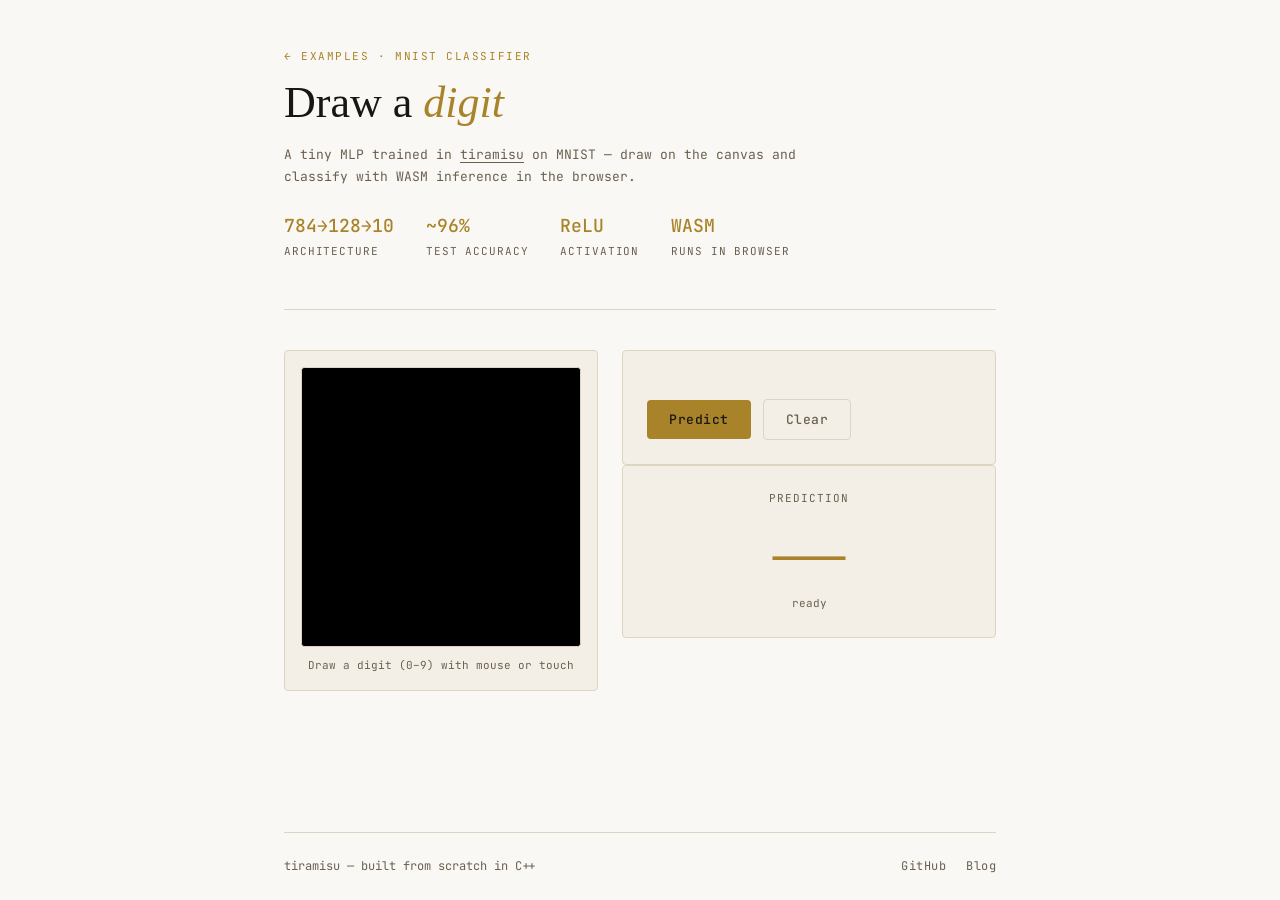
==== web/static/mnist/index.html @ b58d13b3 "website qol fixes" ====
<!DOCTYPE html>
<html lang="en">
<head>
  <meta charset="UTF-8" />
  <meta name="viewport" content="width=device-width, initial-scale=1.0" />
  <title>tiramisu — MNIST</title>
  <link rel="icon" href="../favicon.png" type="image/png" />
  <link rel="preconnect" href="https://fonts.googleapis.com" />
  <link href="https://fonts.googleapis.com/css2?family=IM+Fell+English:ital@0;1&family=JetBrains+Mono:wght@400;500&display=swap" rel="stylesheet" />
  <link rel="stylesheet" href="../style.css" />
</head>
<body>
<div class="page">

  <header>
    <p class="eyebrow"><a class="back-link" href="../">← examples</a> · MNIST classifier</p>
    <h1>Draw a <em>digit</em></h1>
    <p class="subtitle">
      A tiny MLP trained in
      <a href="https://github.com/dnexdev/tiramisu" target="_blank">tiramisu</a>
      on MNIST — draw on the canvas and classify with WASM inference in the browser.
    </p>
    <div class="stats">
      <div class="stat-item">
        <span class="stat-value">784→128→10</span>
        <span class="stat-label">architecture</span>
      </div>
      <div class="stat-item">
        <span class="stat-value">~96%</span>
        <span class="stat-label">test accuracy</span>
      </div>
      <div class="stat-item">
        <span class="stat-value">ReLU</span>
        <span class="stat-label">activation</span>
      </div>
      <div class="stat-item">
        <span class="stat-value">WASM</span>
        <span class="stat-label">runs in browser</span>
      </div>
    </div>
  </header>

  <main>
    <div class="mnist-layout">
      <div class="canvas-wrap">
        <canvas id="draw-canvas" width="280" height="280" aria-label="Draw a digit"></canvas>
        <p class="canvas-hint">Draw a digit (0–9) with mouse or touch</p>
      </div>

      <div class="mnist-side">
        <div class="controls mnist-controls">
          <div class="btn-row">
            <button class="btn-primary" id="predict-btn">Predict</button>
            <button class="btn-ghost" id="clear-canvas-btn">Clear</button>
          </div>
        </div>

        <div class="prediction" id="prediction">
          <span class="prediction-label">Prediction</span>
          <span class="prediction-digit" id="prediction-digit">—</span>
          <span class="prediction-status" id="prediction-status">ready</span>
        </div>
      </div>
    </div>

    <section class="network-viz" id="network-viz" hidden>
      <h2 class="viz-title">How it decides</h2>
      <p class="viz-subtitle">Live activations from the WASM forward pass — not a diagram of weights, but what each layer outputs for your drawing.</p>

      <div class="mlp-flow" aria-hidden="true">
        <div class="mlp-layer mlp-layer-input">
          <span class="mlp-layer-name">Input</span>
          <span class="mlp-layer-dim">28×28</span>
          <span class="mlp-layer-note">flatten → 784</span>
        </div>
        <span class="mlp-arrow">→</span>
        <div class="mlp-layer mlp-layer-active" id="viz-layer-linear1">
          <span class="mlp-layer-name">Linear</span>
          <span class="mlp-layer-dim">784 → 128</span>
        </div>
        <span class="mlp-arrow">→</span>
        <div class="mlp-layer mlp-layer-active" id="viz-layer-relu">
          <span class="mlp-layer-name">ReLU</span>
          <span class="mlp-layer-dim">128</span>
        </div>
        <span class="mlp-arrow">→</span>
        <div class="mlp-layer mlp-layer-active" id="viz-layer-linear2">
          <span class="mlp-layer-name">Linear</span>
          <span class="mlp-layer-dim">128 → 10</span>
        </div>
        <span class="mlp-arrow">→</span>
        <div class="mlp-layer mlp-layer-output">
          <span class="mlp-layer-name">Argmax</span>
          <span class="mlp-layer-dim">digit</span>
        </div>
      </div>

      <div class="viz-panel">
        <div class="viz-panel-header">
          <span>Hidden layer (128 ReLU outputs)</span>
          <span class="viz-panel-hint">brighter = stronger activation</span>
        </div>
        <div class="hidden-strip" id="hidden-strip" aria-label="Hidden layer activations"></div>
      </div>

      <div class="viz-panel">
        <div class="viz-panel-header">
          <span>Output logits (pre-argmax scores)</span>
          <span class="viz-panel-hint">tallest bar wins</span>
        </div>
        <div class="logits-chart" id="logits-chart" aria-label="Output logits per digit"></div>
      </div>
    </section>
  </main>

  <footer>
    <span class="footer-left">tiramisu — built from scratch in C++</span>
    <div class="footer-links">
      <a href="https://github.com/dnexdev/tiramisu" target="_blank">GitHub</a>
      <a href="https://dnex.dev/llms1/" target="_blank">Blog</a>
    </div>
  </footer>

</div>
<script type="module" src="mnist.js"></script>
</body>
</html>
---- web/static/style.css ----
*, *::before, *::after {box-sizing: border-box; margin: 0; padding: 0}

:root {
  --ink: #1a1612;
  --ink-dim: #6b6050;
  --paper: #faf8f4;
  --paper-2: #f3efe6;
  --paper-3: #ddd4c4;
  --gold: #a8832a;
  --gold-dim: #c9a84c;
  --on-gold: #1a1612;
  --radius: 4px;
}

html, body {
  height: 100%;
  background: var(--paper);
  color: var(--ink);
  font-family: 'JetBrains Mono', monospace;
  font-size: 14px;
  line-height: 1.6;
}

.page {
  min-height: 100vh;
  display: grid;
  grid-template-rows: auto 1fr auto;
  max-width: 760px;
  margin: 0 auto;
  padding: 0 24px;
}

header {
  padding: 48px 0 48px;
  border-bottom: 1px solid var(--paper-3);
}

.eyebrow {
  font-size: 11px;
  letter-spacing: 0.14em;
  text-transform: uppercase;
  color: var(--gold);
  margin-bottom: 12px;
}

h1 {
  font-family: 'IM Fell English', serif;
  font-size: clamp(28px, 5vw, 44px);
  line-height: 1.15;
  color: var(--ink);
  font-weight: 400;
  margin-bottom: 16px;
}

h1 em {
  font-style: italic;
  color: var(--gold);
}

.subtitle {
  font-size: 13px;
  color: var(--ink-dim);
  max-width: 520px;
  line-height: 1.7;
}

.subtitle a {
  color: var(--ink-dim);
  text-decoration: underline;
  text-underline-offset: 3px;
}

.subtitle a:hover {color: var(--ink);}

.stats {
  display: flex;
  gap: 32px;
  margin-top: 24px;
  flex-wrap: wrap;
}

.stat-item {
  display: flex;
  flex-direction: column;
  gap: 2px;
}

.stat-value {
  font-size: 18px;
  font-weight: 500;
  color: var(--gold);
}

.stat-label {
  font-size: 11px;
  color: var(--ink-dim);
  letter-spacing: 0.08em;
  text-transform: uppercase;
}

main {padding: 40px 0; }

.controls {
  background: var(--paper-2);
  border: 1px solid var(--paper-3);
  border-radius: var(--radius);
  padding: 24px;
  margin-bottom: 24px;
}

.field {margin-bottom: 20px;}
.field:last-child {margin-bottom: 0;}

label {
  display: block;
  font-size: 11px;
  letter-spacing: 0.1em;
  text-transform: uppercase;
  color: var(--ink-dim);
  margin-bottom: 8px;
}

textarea {
  width: 100%;
  background: var(--paper);
  border: 1px solid var(--paper-3);
  border-radius: var(--radius);
  color: var(--ink);
  font-family: 'JetBrains Mono', monospace;
  font-size: 13px;
  padding: 12px 14px;
  resize: vertical;
  min-height: 80px;
  transition: border-color 0.15s;
  outline: none;
}

textarea:focus {border-color: var(--gold-dim);}

.slider-row {
  display: flex;
  align-items: center;
  gap: 14px;
}

input[type=range] {
  flex: 1;
  appearance: none;
  height: 2px;
  background: var(--paper-3);
  border-radius: 1px;
  outline: none;
}

input[type=range]::-webkit-slider-thumb {
  appearance:none;
  width:14px;
  height:14px;
  border-radius:50%;
  background:var(--gold);
  cursor:pointer;
  transition: transform 0.1s;
}

input[type=range]::-webkit-slider-thumb:hover { transform: scale(1.2); }

.slider-val {
  width: 38px;
  text-align: right;
  color: var(--gold);
  font-size: 13px;
  font-weight: 500;
}

.time-hint {
  margin: 8px 0 0;
  font-size: 11px;
  color: var(--ink-dim);
  letter-spacing: 0.02em;
}

.btn-row {
  display: flex;
  gap: 12px;
  align-items: center;
  margin-top: 24px;
}

button {
  font-family: 'JetBrains Mono', monospace;
  font-size: 13px;
  font-weight: 500;
  letter-spacing: 0.04em;
  cursor: pointer;
  border: none;
  border-radius: var(--radius);
  padding: 11px 22px;
  transition: opacity 0.15s, transform 0.1s;
}

button:active { transform: scale(0.98); }

.btn-primary {
  background: var(--gold);
  color: var(--on-gold);
}

.btn-primary:hover {opacity: 0.9;}
.btn-primary:disabled {opacity: 0.4; cursor: not-allowed; transform:none;}

.btn-ghost {
  background: transparent;
  border: 1px solid var(--paper-3);
  color: var(--ink-dim);
}
 
.btn-ghost:hover { border-color: var(--ink-dim); color: var(--ink); }
 
.output-wrap {
  background: var(--paper-2);
  border: 1px solid var(--paper-3);
  border-radius: var(--radius);
  min-height: 200px;
  position: relative;
  overflow: hidden;
}
 
.output-header {
  display: flex;
  align-items: center;
  justify-content: space-between;
  padding: 12px 16px;
  border-bottom: 1px solid var(--paper-3);
}
 
.output-label {
  font-size: 11px;
  color: var(--ink-dim);
  letter-spacing: 0.1em;
  text-transform: uppercase;
}
 
.output-status {
  font-size: 11px;
  color: var(--ink-dim);
}
 
.output-status.generating { color: var(--gold); }
.output-status.done { color: #6a9a6a; }
.output-status.error { color: #c06060; }
 
#output-text {
  font-family: 'IM Fell English', serif;
  font-size: 16px;
  line-height: 1.9;
  color: var(--ink);
  padding: 24px;
  white-space: pre-wrap;
  min-height: 160px;
}
 
#output-text.empty {
  font-family: 'JetBrains Mono', monospace;
  font-size: 13px;
  color: var(--ink-dim);
  font-style: normal;
}
 
.cursor {
  display: inline-block;
  width: 2px;
  height: 1em;
  background: var(--gold);
  vertical-align: text-bottom;
  animation: blink 1s step-end infinite;
}
 
@keyframes blink {0%, 100% {opacity: 1;} 50% {opacity: 0;}}
 
footer {
  padding: 24px 0;
  border-top: 1px solid var(--paper-3);
  display: flex;
  align-items: center;
  justify-content: space-between;
  flex-wrap: wrap;
  gap: 12px;
}
 
.footer-left {
  font-size: 12px;
  color: var(--ink-dim);
}
 
.footer-links {
  display: flex;
  gap: 20px;
}
 
.footer-links a {
  font-size: 12px;
  color: var(--ink-dim);
  text-decoration: none;
  letter-spacing: 0.04em;
}
 
.footer-links a:hover { color: var(--ink); }
 
.prompts {
  display: flex;
  flex-wrap: wrap;
  gap: 8px;
  margin-top: 10px;
}
 
.prompt-chip {
  font-family: 'JetBrains Mono', monospace;
  font-size: 11px;
  padding: 5px 10px;
  border-radius: 2px;
  background: var(--paper);
  border: 1px solid var(--paper-3);
  color: var(--ink-dim);
  cursor: pointer;
  transition: border-color 0.15s, color 0.15s;
}
 
.prompt-chip:hover {
  border-color: var(--gold-dim);
  color: var(--ink);
}
 
@media (max-width: 480px) {
  .stats { gap: 20px; }
  .btn-row { flex-direction: column; align-items: stretch; }
  .mnist-layout { grid-template-columns: 1fr; }
}

.hub-page main {
  padding: 24px 0 48px;
}

.back-link {
  color: var(--gold);
  text-decoration: none;
}

.back-link:hover {
  text-decoration: underline;
}

.example-grid {
  display: grid;
  gap: 20px;
  grid-template-columns: repeat(auto-fit, minmax(260px, 1fr));
}

.example-card {
  display: flex;
  flex-direction: column;
  gap: 12px;
  padding: 24px;
  border: 1px solid var(--paper-3);
  border-radius: var(--radius);
  background: var(--paper-2);
  color: inherit;
  text-decoration: none;
  transition: border-color 0.15s, transform 0.1s;
}

.example-card:hover {
  border-color: var(--gold-dim);
  transform: translateY(-2px);
}

.example-tag {
  font-size: 10px;
  letter-spacing: 0.12em;
  text-transform: uppercase;
  color: var(--gold);
}

.example-card h2 {
  font-family: 'IM Fell English', serif;
  font-size: 28px;
  font-weight: 400;
  color: var(--ink);
}

.example-card p {
  font-size: 13px;
  color: var(--ink-dim);
  line-height: 1.7;
  flex: 1;
}

.example-link {
  font-size: 12px;
  color: var(--gold);
  letter-spacing: 0.04em;
}

.mnist-layout {
  display: grid;
  grid-template-columns: auto 1fr;
  gap: 24px;
  align-items: start;
}

.canvas-wrap {
  background: var(--paper-2);
  border: 1px solid var(--paper-3);
  border-radius: var(--radius);
  padding: 16px;
}

#draw-canvas {
  display: block;
  width: 280px;
  height: 280px;
  border: 1px solid var(--paper-3);
  border-radius: var(--radius);
  background: #000;
  touch-action: none;
  cursor: crosshair;
}

.canvas-hint {
  margin-top: 10px;
  font-size: 11px;
  color: var(--ink-dim);
  text-align: center;
}

.mnist-controls {
  margin-bottom: 0;
}

.prediction {
  background: var(--paper-2);
  border: 1px solid var(--paper-3);
  border-radius: var(--radius);
  padding: 24px;
  display: flex;
  flex-direction: column;
  align-items: center;
  gap: 8px;
  min-width: 180px;
}

.prediction-label {
  font-size: 11px;
  letter-spacing: 0.1em;
  text-transform: uppercase;
  color: var(--ink-dim);
}

.prediction-digit {
  font-family: 'IM Fell English', serif;
  font-size: 72px;
  line-height: 1;
  color: var(--gold);
}

.prediction-status {
  font-size: 11px;
  color: var(--ink-dim);
}

.prediction-status.generating { color: var(--gold); }
.prediction-status.done { color: #6a9a6a; }
.prediction-status.error { color: #c06060; }

.network-viz {
  margin-top: 32px;
  padding-top: 28px;
  border-top: 1px solid var(--paper-3);
}

.viz-title {
  font-family: 'IM Fell English', serif;
  font-size: 28px;
  font-weight: 400;
  margin-bottom: 8px;
}

.viz-subtitle {
  font-size: 13px;
  color: var(--ink-dim);
  line-height: 1.7;
  margin-bottom: 24px;
  max-width: 620px;
}

.mlp-flow {
  display: flex;
  flex-wrap: wrap;
  align-items: center;
  gap: 8px;
  margin-bottom: 24px;
}

.mlp-layer {
  display: flex;
  flex-direction: column;
  gap: 4px;
  padding: 12px 14px;
  border: 1px solid var(--paper-3);
  border-radius: var(--radius);
  background: var(--paper);
  min-width: 88px;
}

.mlp-layer-active {
  background: var(--paper-2);
  border-color: var(--gold-dim);
}

.mlp-layer-output {
  border-color: var(--gold);
}

.mlp-layer-name {
  font-size: 11px;
  letter-spacing: 0.08em;
  text-transform: uppercase;
  color: var(--gold);
}

.mlp-layer-dim {
  font-size: 13px;
  color: var(--ink);
}

.mlp-layer-note {
  font-size: 10px;
  color: var(--ink-dim);
}

.mlp-arrow {
  color: var(--ink-dim);
  font-size: 16px;
}

.viz-panel {
  background: var(--paper-2);
  border: 1px solid var(--paper-3);
  border-radius: var(--radius);
  padding: 16px;
  margin-bottom: 16px;
}

.viz-panel-header {
  display: flex;
  justify-content: space-between;
  gap: 12px;
  flex-wrap: wrap;
  font-size: 11px;
  letter-spacing: 0.06em;
  text-transform: uppercase;
  color: var(--ink-dim);
  margin-bottom: 12px;
}

.viz-panel-hint {
  text-transform: none;
  letter-spacing: 0;
  font-size: 11px;
}

.hidden-strip {
  display: grid;
  grid-template-columns: repeat(64, 1fr);
  gap: 2px;
}

.hidden-cell {
  aspect-ratio: 1;
  border-radius: 1px;
  background: var(--gold);
  opacity: 0.08;
  transition: opacity 0.2s ease;
}

.logits-chart {
  display: grid;
  grid-template-columns: repeat(10, 1fr);
  gap: 8px;
  align-items: end;
  height: 140px;
}

.logit-col {
  display: flex;
  flex-direction: column;
  align-items: center;
  gap: 8px;
  height: 100%;
}

.logit-col.winner .logit-fill {
  background: var(--gold);
}

.logit-col.winner .logit-label {
  color: var(--gold);
}

.logit-bar {
  flex: 1;
  width: 100%;
  display: flex;
  align-items: flex-end;
  background: var(--paper);
  border: 1px solid var(--paper-3);
  border-radius: 2px 2px 0 0;
  min-height: 100px;
}

.logit-fill {
  width: 100%;
  height: 0%;
  background: var(--gold-dim);
  border-radius: 2px 2px 0 0;
  transition: height 0.25s ease;
}

.logit-label {
  font-size: 12px;
  color: var(--ink-dim);
}

@media (max-width: 480px) {
  .hidden-strip {
    grid-template-columns: repeat(32, 1fr);
  }

  .mlp-flow {
    gap: 6px;
  }

  .mlp-layer {
    min-width: 72px;
    padding: 10px;
  }
}
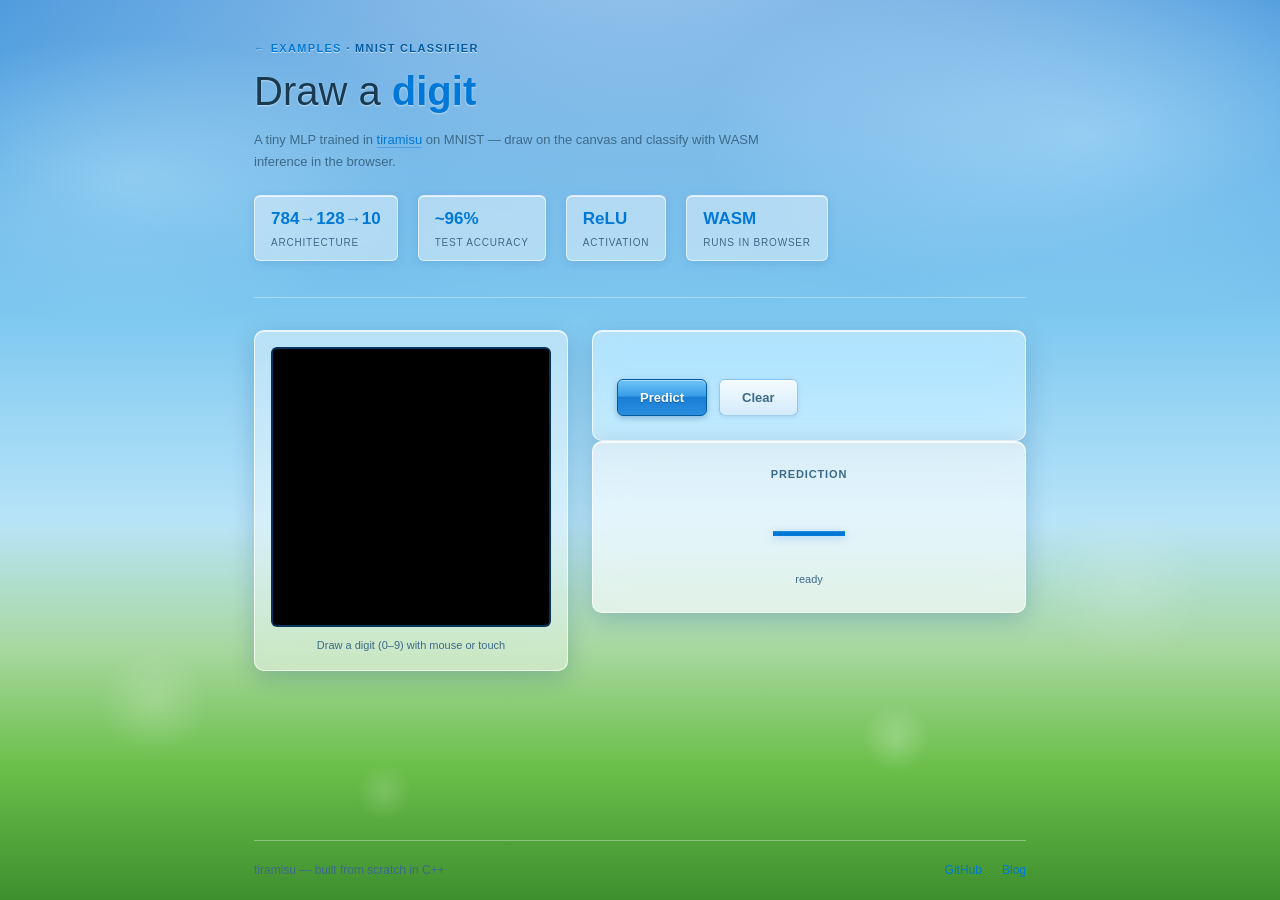
==== commit 92f97c5d: "Restore canonical repo from windows-wheels, keep frutiger aero site theme" ====
--- a/web/static/mnist/index.html
+++ b/web/static/mnist/index.html
@@ -4,9 +4,6 @@
   <meta charset="UTF-8" />
   <meta name="viewport" content="width=device-width, initial-scale=1.0" />
   <title>tiramisu — MNIST</title>
-  <link rel="icon" href="../favicon.png" type="image/png" />
-  <link rel="preconnect" href="https://fonts.googleapis.com" />
-  <link href="https://fonts.googleapis.com/css2?family=IM+Fell+English:ital@0;1&family=JetBrains+Mono:wght@400;500&display=swap" rel="stylesheet" />
   <link rel="stylesheet" href="../style.css" />
 </head>
 <body>
--- a/web/static/style.css
+++ b/web/static/style.css
@@ -1,81 +1,140 @@
-*, *::before, *::after {box-sizing: border-box; margin: 0; padding: 0}
+*, *::before, *::after { box-sizing: border-box; margin: 0; padding: 0; }
 
 :root {
-  --ink: #1a1612;
-  --ink-dim: #6b6050;
-  --paper: #faf8f4;
-  --paper-2: #f3efe6;
-  --paper-3: #ddd4c4;
-  --gold: #a8832a;
-  --gold-dim: #c9a84c;
-  --on-gold: #1a1612;
-  --radius: 4px;
+  --sky-top: #3a8fd9;
+  --sky-mid: #7ec8f0;
+  --sky-low: #b8e4f8;
+  --grass-mid: #6bc04a;
+  --grass-low: #3d8f2e;
+  --aqua: #00a8c6;
+  --aqua-bright: #4dd4e8;
+  --vista-blue: #0078d7;
+  --vista-blue-dark: #005a9e;
+  --glass: rgba(255, 255, 255, 0.42);
+  --glass-strong: rgba(255, 255, 255, 0.62);
+  --glass-border: rgba(255, 255, 255, 0.72);
+  --glass-shadow: rgba(0, 60, 120, 0.22);
+  --text: #1a3a52;
+  --text-dim: #3d6a88;
+  --text-light: #f0f8ff;
+  --accent: #0078d7;
+  --accent-glow: #4db8ff;
+  --success: #2d8f4e;
+  --error: #c43c3c;
+  --radius: 10px;
+  --radius-sm: 6px;
+  --font-ui: 'Segoe UI', Tahoma, Geneva, Verdana, sans-serif;
+  --font-mono: Consolas, 'Courier New', monospace;
 }
 
 html, body {
   height: 100%;
-  background: var(--paper);
-  color: var(--ink);
-  font-family: 'JetBrains Mono', monospace;
+  color: var(--text);
+  font-family: var(--font-ui);
   font-size: 14px;
-  line-height: 1.6;
+  line-height: 1.55;
+}
+
+body {
+  background:
+    radial-gradient(ellipse 120% 80% at 50% -10%, rgba(255, 255, 255, 0.55) 0%, transparent 55%),
+    radial-gradient(ellipse 60% 40% at 85% 15%, rgba(180, 230, 255, 0.5) 0%, transparent 50%),
+    radial-gradient(ellipse 50% 35% at 10% 20%, rgba(200, 240, 255, 0.4) 0%, transparent 45%),
+    linear-gradient(180deg, var(--sky-top) 0%, var(--sky-mid) 35%, var(--sky-low) 58%, #a8d8a0 72%, var(--grass-mid) 85%, var(--grass-low) 100%);
+  background-attachment: fixed;
+  min-height: 100vh;
+}
+
+body::before {
+  content: '';
+  position: fixed;
+  inset: 0;
+  pointer-events: none;
+  background:
+    radial-gradient(circle 80px at 12% 78%, rgba(255, 255, 255, 0.18) 0%, transparent 70%),
+    radial-gradient(circle 120px at 88% 65%, rgba(255, 255, 255, 0.14) 0%, transparent 70%),
+    radial-gradient(circle 50px at 70% 82%, rgba(255, 255, 255, 0.22) 0%, transparent 70%),
+    radial-gradient(circle 40px at 30% 88%, rgba(255, 255, 255, 0.16) 0%, transparent 70%);
+  z-index: 0;
 }
 
 .page {
+  position: relative;
+  z-index: 1;
   min-height: 100vh;
   display: grid;
   grid-template-rows: auto 1fr auto;
-  max-width: 760px;
+  max-width: 820px;
   margin: 0 auto;
   padding: 0 24px;
 }
 
+/* ── glass panel mixin via class ── */
+.glass {
+  background: var(--glass);
+  backdrop-filter: blur(16px) saturate(1.4);
+  -webkit-backdrop-filter: blur(16px) saturate(1.4);
+  border: 1px solid var(--glass-border);
+  border-radius: var(--radius);
+  box-shadow:
+    0 8px 32px var(--glass-shadow),
+    inset 0 1px 0 rgba(255, 255, 255, 0.75),
+    inset 0 -1px 0 rgba(0, 80, 140, 0.06);
+}
+
 header {
-  padding: 48px 0 48px;
-  border-bottom: 1px solid var(--paper-3);
+  padding: 40px 0 36px;
+  border-bottom: 1px solid rgba(255, 255, 255, 0.35);
 }
 
 .eyebrow {
   font-size: 11px;
-  letter-spacing: 0.14em;
+  letter-spacing: 0.12em;
   text-transform: uppercase;
-  color: var(--gold);
-  margin-bottom: 12px;
+  color: var(--vista-blue-dark);
+  margin-bottom: 10px;
+  font-weight: 600;
+  text-shadow: 0 1px 0 rgba(255, 255, 255, 0.6);
 }
 
 h1 {
-  font-family: 'IM Fell English', serif;
-  font-size: clamp(28px, 5vw, 44px);
-  line-height: 1.15;
-  color: var(--ink);
-  font-weight: 400;
-  margin-bottom: 16px;
+  font-family: var(--font-ui);
+  font-size: clamp(26px, 5vw, 40px);
+  line-height: 1.2;
+  color: var(--text);
+  font-weight: 300;
+  margin-bottom: 14px;
+  text-shadow: 0 1px 2px rgba(255, 255, 255, 0.5);
 }
 
 h1 em {
-  font-style: italic;
-  color: var(--gold);
+  font-style: normal;
+  font-weight: 600;
+  color: var(--vista-blue);
 }
 
 .subtitle {
   font-size: 13px;
-  color: var(--ink-dim);
-  max-width: 520px;
+  color: var(--text-dim);
+  max-width: 540px;
   line-height: 1.7;
 }
 
 .subtitle a {
-  color: var(--ink-dim);
-  text-decoration: underline;
-  text-underline-offset: 3px;
-}
-
-.subtitle a:hover {color: var(--ink);}
+  color: var(--vista-blue);
+  text-decoration: none;
+  border-bottom: 1px solid rgba(0, 120, 215, 0.35);
+}
+
+.subtitle a:hover {
+  color: var(--vista-blue-dark);
+  border-bottom-color: var(--vista-blue-dark);
+}
 
 .stats {
   display: flex;
-  gap: 32px;
-  margin-top: 24px;
+  gap: 20px;
+  margin-top: 22px;
   flex-wrap: wrap;
 }
 
@@ -83,59 +142,80 @@
   display: flex;
   flex-direction: column;
   gap: 2px;
+  padding: 10px 16px;
+  background: var(--glass);
+  backdrop-filter: blur(12px);
+  -webkit-backdrop-filter: blur(12px);
+  border: 1px solid rgba(255, 255, 255, 0.55);
+  border-radius: var(--radius-sm);
+  box-shadow:
+    0 2px 8px rgba(0, 60, 120, 0.12),
+    inset 0 1px 0 rgba(255, 255, 255, 0.7);
 }
 
 .stat-value {
-  font-size: 18px;
-  font-weight: 500;
-  color: var(--gold);
+  font-size: 17px;
+  font-weight: 600;
+  color: var(--vista-blue);
 }
 
 .stat-label {
-  font-size: 11px;
-  color: var(--ink-dim);
+  font-size: 10px;
+  color: var(--text-dim);
   letter-spacing: 0.08em;
   text-transform: uppercase;
 }
 
-main {padding: 40px 0; }
+main { padding: 32px 0; }
 
 .controls {
-  background: var(--paper-2);
-  border: 1px solid var(--paper-3);
+  background: var(--glass);
+  backdrop-filter: blur(16px) saturate(1.3);
+  -webkit-backdrop-filter: blur(16px) saturate(1.3);
+  border: 1px solid var(--glass-border);
   border-radius: var(--radius);
   padding: 24px;
-  margin-bottom: 24px;
-}
-
-.field {margin-bottom: 20px;}
-.field:last-child {margin-bottom: 0;}
+  margin-bottom: 20px;
+  box-shadow:
+    0 8px 28px var(--glass-shadow),
+    inset 0 1px 0 rgba(255, 255, 255, 0.75);
+}
+
+.field { margin-bottom: 20px; }
+.field:last-child { margin-bottom: 0; }
 
 label {
   display: block;
   font-size: 11px;
-  letter-spacing: 0.1em;
+  letter-spacing: 0.06em;
   text-transform: uppercase;
-  color: var(--ink-dim);
+  color: var(--text-dim);
   margin-bottom: 8px;
+  font-weight: 600;
 }
 
 textarea {
   width: 100%;
-  background: var(--paper);
-  border: 1px solid var(--paper-3);
-  border-radius: var(--radius);
-  color: var(--ink);
-  font-family: 'JetBrains Mono', monospace;
+  background: rgba(255, 255, 255, 0.55);
+  border: 1px solid rgba(0, 120, 215, 0.25);
+  border-radius: var(--radius-sm);
+  color: var(--text);
+  font-family: var(--font-mono);
   font-size: 13px;
   padding: 12px 14px;
   resize: vertical;
   min-height: 80px;
-  transition: border-color 0.15s;
+  transition: border-color 0.15s, box-shadow 0.15s;
   outline: none;
-}
-
-textarea:focus {border-color: var(--gold-dim);}
+  box-shadow: inset 0 2px 4px rgba(0, 60, 120, 0.08);
+}
+
+textarea:focus {
+  border-color: var(--vista-blue);
+  box-shadow:
+    inset 0 2px 4px rgba(0, 60, 120, 0.08),
+    0 0 0 3px rgba(0, 120, 215, 0.2);
+}
 
 .slider-row {
   display: flex;
@@ -146,37 +226,42 @@
 input[type=range] {
   flex: 1;
   appearance: none;
-  height: 2px;
-  background: var(--paper-3);
-  border-radius: 1px;
+  height: 6px;
+  background: linear-gradient(180deg, #c8dff0 0%, #e8f4fc 100%);
+  border-radius: 3px;
+  border: 1px solid rgba(0, 120, 215, 0.2);
   outline: none;
+  box-shadow: inset 0 1px 2px rgba(0, 60, 120, 0.15);
 }
 
 input[type=range]::-webkit-slider-thumb {
-  appearance:none;
-  width:14px;
-  height:14px;
-  border-radius:50%;
-  background:var(--gold);
-  cursor:pointer;
+  appearance: none;
+  width: 18px;
+  height: 18px;
+  border-radius: 50%;
+  background: linear-gradient(180deg, #ffffff 0%, #d0e8f8 40%, #8ec4e8 100%);
+  border: 1px solid #3c7fb1;
+  cursor: pointer;
+  box-shadow:
+    0 2px 4px rgba(0, 60, 120, 0.25),
+    inset 0 1px 0 rgba(255, 255, 255, 0.9);
   transition: transform 0.1s;
 }
 
-input[type=range]::-webkit-slider-thumb:hover { transform: scale(1.2); }
+input[type=range]::-webkit-slider-thumb:hover { transform: scale(1.15); }
 
 .slider-val {
   width: 38px;
   text-align: right;
-  color: var(--gold);
+  color: var(--vista-blue);
   font-size: 13px;
-  font-weight: 500;
+  font-weight: 600;
 }
 
 .time-hint {
   margin: 8px 0 0;
   font-size: 11px;
-  color: var(--ink-dim);
-  letter-spacing: 0.02em;
+  color: var(--text-dim);
 }
 
 .btn-row {
@@ -187,162 +272,196 @@
 }
 
 button {
-  font-family: 'JetBrains Mono', monospace;
+  font-family: var(--font-ui);
   font-size: 13px;
-  font-weight: 500;
-  letter-spacing: 0.04em;
+  font-weight: 600;
   cursor: pointer;
-  border: none;
-  border-radius: var(--radius);
-  padding: 11px 22px;
-  transition: opacity 0.15s, transform 0.1s;
-}
-
-button:active { transform: scale(0.98); }
+  border-radius: var(--radius-sm);
+  padding: 10px 22px;
+  transition: filter 0.15s, transform 0.1s, box-shadow 0.15s;
+}
+
+button:active { transform: scale(0.97); }
 
 .btn-primary {
-  background: var(--gold);
-  color: var(--on-gold);
-}
-
-.btn-primary:hover {opacity: 0.9;}
-.btn-primary:disabled {opacity: 0.4; cursor: not-allowed; transform:none;}
+  background: linear-gradient(180deg, #6ec4f5 0%, #3a9de8 45%, #1a7fd4 50%, #2a8ee0 100%);
+  color: #fff;
+  border: 1px solid #005a9e;
+  text-shadow: 0 1px 1px rgba(0, 40, 80, 0.4);
+  box-shadow:
+    0 2px 6px rgba(0, 60, 120, 0.3),
+    inset 0 1px 0 rgba(255, 255, 255, 0.45);
+}
+
+.btn-primary:hover {
+  filter: brightness(1.08);
+  box-shadow:
+    0 4px 12px rgba(0, 60, 120, 0.35),
+    inset 0 1px 0 rgba(255, 255, 255, 0.5);
+}
+
+.btn-primary:disabled {
+  opacity: 0.45;
+  cursor: not-allowed;
+  transform: none;
+  filter: grayscale(0.3);
+}
 
 .btn-ghost {
-  background: transparent;
-  border: 1px solid var(--paper-3);
-  color: var(--ink-dim);
-}
- 
-.btn-ghost:hover { border-color: var(--ink-dim); color: var(--ink); }
- 
+  background: linear-gradient(180deg, rgba(255,255,255,0.85) 0%, rgba(220,235,250,0.75) 100%);
+  border: 1px solid rgba(0, 120, 215, 0.35);
+  color: var(--text-dim);
+  box-shadow:
+    0 1px 4px rgba(0, 60, 120, 0.12),
+    inset 0 1px 0 rgba(255, 255, 255, 0.8);
+}
+
+.btn-ghost:hover {
+  border-color: var(--vista-blue);
+  color: var(--vista-blue);
+  filter: brightness(1.05);
+}
+
 .output-wrap {
-  background: var(--paper-2);
-  border: 1px solid var(--paper-3);
+  background: var(--glass-strong);
+  backdrop-filter: blur(16px) saturate(1.3);
+  -webkit-backdrop-filter: blur(16px) saturate(1.3);
+  border: 1px solid var(--glass-border);
   border-radius: var(--radius);
   min-height: 200px;
   position: relative;
   overflow: hidden;
-}
- 
+  box-shadow:
+    0 8px 28px var(--glass-shadow),
+    inset 0 1px 0 rgba(255, 255, 255, 0.8);
+}
+
 .output-header {
   display: flex;
   align-items: center;
   justify-content: space-between;
-  padding: 12px 16px;
-  border-bottom: 1px solid var(--paper-3);
-}
- 
+  padding: 10px 16px;
+  background: linear-gradient(180deg, rgba(255,255,255,0.5) 0%, rgba(200,225,245,0.35) 100%);
+  border-bottom: 1px solid rgba(255, 255, 255, 0.5);
+}
+
 .output-label {
   font-size: 11px;
-  color: var(--ink-dim);
-  letter-spacing: 0.1em;
+  color: var(--text-dim);
+  letter-spacing: 0.08em;
   text-transform: uppercase;
-}
- 
+  font-weight: 600;
+}
+
 .output-status {
   font-size: 11px;
-  color: var(--ink-dim);
-}
- 
-.output-status.generating { color: var(--gold); }
-.output-status.done { color: #6a9a6a; }
-.output-status.error { color: #c06060; }
- 
+  color: var(--text-dim);
+}
+
+.output-status.generating { color: var(--vista-blue); }
+.output-status.done { color: var(--success); }
+.output-status.error { color: var(--error); }
+
 #output-text {
-  font-family: 'IM Fell English', serif;
-  font-size: 16px;
-  line-height: 1.9;
-  color: var(--ink);
+  font-family: var(--font-ui);
+  font-size: 15px;
+  line-height: 1.85;
+  color: var(--text);
   padding: 24px;
   white-space: pre-wrap;
   min-height: 160px;
 }
- 
+
 #output-text.empty {
-  font-family: 'JetBrains Mono', monospace;
+  font-family: var(--font-mono);
   font-size: 13px;
-  color: var(--ink-dim);
-  font-style: normal;
-}
- 
+  color: var(--text-dim);
+  font-style: italic;
+}
+
 .cursor {
   display: inline-block;
   width: 2px;
   height: 1em;
-  background: var(--gold);
+  background: var(--vista-blue);
   vertical-align: text-bottom;
   animation: blink 1s step-end infinite;
 }
- 
-@keyframes blink {0%, 100% {opacity: 1;} 50% {opacity: 0;}}
- 
+
+@keyframes blink { 0%, 100% { opacity: 1; } 50% { opacity: 0; } }
+
 footer {
-  padding: 24px 0;
-  border-top: 1px solid var(--paper-3);
+  padding: 20px 0;
+  border-top: 1px solid rgba(255, 255, 255, 0.35);
   display: flex;
   align-items: center;
   justify-content: space-between;
   flex-wrap: wrap;
   gap: 12px;
 }
- 
+
 .footer-left {
   font-size: 12px;
-  color: var(--ink-dim);
-}
- 
+  color: var(--text-dim);
+}
+
 .footer-links {
   display: flex;
   gap: 20px;
 }
- 
+
 .footer-links a {
   font-size: 12px;
-  color: var(--ink-dim);
+  color: var(--vista-blue);
   text-decoration: none;
-  letter-spacing: 0.04em;
-}
- 
-.footer-links a:hover { color: var(--ink); }
- 
+}
+
+.footer-links a:hover {
+  color: var(--vista-blue-dark);
+  text-decoration: underline;
+}
+
 .prompts {
   display: flex;
   flex-wrap: wrap;
   gap: 8px;
   margin-top: 10px;
 }
- 
+
 .prompt-chip {
-  font-family: 'JetBrains Mono', monospace;
-  font-size: 11px;
-  padding: 5px 10px;
-  border-radius: 2px;
-  background: var(--paper);
-  border: 1px solid var(--paper-3);
-  color: var(--ink-dim);
+  font-family: var(--font-ui);
+  font-size: 11px;
+  padding: 5px 12px;
+  border-radius: 12px;
+  background: linear-gradient(180deg, rgba(255,255,255,0.7) 0%, rgba(210,230,250,0.6) 100%);
+  border: 1px solid rgba(0, 120, 215, 0.25);
+  color: var(--text-dim);
   cursor: pointer;
-  transition: border-color 0.15s, color 0.15s;
-}
- 
+  transition: border-color 0.15s, color 0.15s, box-shadow 0.15s;
+  box-shadow: 0 1px 3px rgba(0, 60, 120, 0.1);
+}
+
 .prompt-chip:hover {
-  border-color: var(--gold-dim);
-  color: var(--ink);
-}
- 
+  border-color: var(--vista-blue);
+  color: var(--vista-blue);
+  box-shadow: 0 2px 6px rgba(0, 60, 120, 0.15);
+}
+
 @media (max-width: 480px) {
-  .stats { gap: 20px; }
+  .stats { gap: 12px; }
   .btn-row { flex-direction: column; align-items: stretch; }
   .mnist-layout { grid-template-columns: 1fr; }
 }
 
+/* ── hub page ── */
 .hub-page main {
   padding: 24px 0 48px;
 }
 
 .back-link {
-  color: var(--gold);
+  color: var(--vista-blue);
   text-decoration: none;
+  font-weight: 600;
 }
 
 .back-link:hover {
@@ -360,46 +479,56 @@
   flex-direction: column;
   gap: 12px;
   padding: 24px;
-  border: 1px solid var(--paper-3);
+  background: var(--glass);
+  backdrop-filter: blur(16px) saturate(1.3);
+  -webkit-backdrop-filter: blur(16px) saturate(1.3);
+  border: 1px solid var(--glass-border);
   border-radius: var(--radius);
-  background: var(--paper-2);
   color: inherit;
   text-decoration: none;
-  transition: border-color 0.15s, transform 0.1s;
+  transition: transform 0.15s, box-shadow 0.15s;
+  box-shadow:
+    0 6px 24px var(--glass-shadow),
+    inset 0 1px 0 rgba(255, 255, 255, 0.75);
 }
 
 .example-card:hover {
-  border-color: var(--gold-dim);
-  transform: translateY(-2px);
+  transform: translateY(-3px);
+  box-shadow:
+    0 12px 36px rgba(0, 60, 120, 0.28),
+    inset 0 1px 0 rgba(255, 255, 255, 0.85);
 }
 
 .example-tag {
   font-size: 10px;
   letter-spacing: 0.12em;
   text-transform: uppercase;
-  color: var(--gold);
+  color: var(--aqua);
+  font-weight: 700;
 }
 
 .example-card h2 {
-  font-family: 'IM Fell English', serif;
-  font-size: 28px;
-  font-weight: 400;
-  color: var(--ink);
+  font-family: var(--font-ui);
+  font-size: 24px;
+  font-weight: 300;
+  color: var(--text);
 }
 
 .example-card p {
   font-size: 13px;
-  color: var(--ink-dim);
+  color: var(--text-dim);
   line-height: 1.7;
   flex: 1;
 }
 
 .example-link {
   font-size: 12px;
-  color: var(--gold);
-  letter-spacing: 0.04em;
-}
-
+  color: var(--vista-blue);
+  font-weight: 600;
+  letter-spacing: 0.02em;
+}
+
+/* ── MNIST page ── */
 .mnist-layout {
   display: grid;
   grid-template-columns: auto 1fr;
@@ -408,27 +537,33 @@
 }
 
 .canvas-wrap {
-  background: var(--paper-2);
-  border: 1px solid var(--paper-3);
+  background: var(--glass);
+  backdrop-filter: blur(16px);
+  -webkit-backdrop-filter: blur(16px);
+  border: 1px solid var(--glass-border);
   border-radius: var(--radius);
   padding: 16px;
+  box-shadow:
+    0 6px 24px var(--glass-shadow),
+    inset 0 1px 0 rgba(255, 255, 255, 0.7);
 }
 
 #draw-canvas {
   display: block;
   width: 280px;
   height: 280px;
-  border: 1px solid var(--paper-3);
-  border-radius: var(--radius);
-  background: #000;
+  border: 2px solid rgba(0, 120, 215, 0.3);
+  border-radius: var(--radius-sm);
+  background: #0a1628;
   touch-action: none;
   cursor: crosshair;
+  box-shadow: inset 0 2px 8px rgba(0, 0, 0, 0.4);
 }
 
 .canvas-hint {
   margin-top: 10px;
   font-size: 11px;
-  color: var(--ink-dim);
+  color: var(--text-dim);
   text-align: center;
 }
 
@@ -437,8 +572,10 @@
 }
 
 .prediction {
-  background: var(--paper-2);
-  border: 1px solid var(--paper-3);
+  background: var(--glass-strong);
+  backdrop-filter: blur(16px);
+  -webkit-backdrop-filter: blur(16px);
+  border: 1px solid var(--glass-border);
   border-radius: var(--radius);
   padding: 24px;
   display: flex;
@@ -446,47 +583,54 @@
   align-items: center;
   gap: 8px;
   min-width: 180px;
+  box-shadow:
+    0 6px 24px var(--glass-shadow),
+    inset 0 1px 0 rgba(255, 255, 255, 0.8);
 }
 
 .prediction-label {
   font-size: 11px;
-  letter-spacing: 0.1em;
+  letter-spacing: 0.08em;
   text-transform: uppercase;
-  color: var(--ink-dim);
+  color: var(--text-dim);
+  font-weight: 600;
 }
 
 .prediction-digit {
-  font-family: 'IM Fell English', serif;
+  font-family: var(--font-ui);
   font-size: 72px;
   line-height: 1;
-  color: var(--gold);
+  font-weight: 200;
+  color: var(--vista-blue);
+  text-shadow: 0 2px 8px rgba(0, 120, 215, 0.3);
 }
 
 .prediction-status {
   font-size: 11px;
-  color: var(--ink-dim);
-}
-
-.prediction-status.generating { color: var(--gold); }
-.prediction-status.done { color: #6a9a6a; }
-.prediction-status.error { color: #c06060; }
+  color: var(--text-dim);
+}
+
+.prediction-status.generating { color: var(--vista-blue); }
+.prediction-status.done { color: var(--success); }
+.prediction-status.error { color: var(--error); }
 
 .network-viz {
   margin-top: 32px;
   padding-top: 28px;
-  border-top: 1px solid var(--paper-3);
+  border-top: 1px solid rgba(255, 255, 255, 0.35);
 }
 
 .viz-title {
-  font-family: 'IM Fell English', serif;
-  font-size: 28px;
-  font-weight: 400;
+  font-family: var(--font-ui);
+  font-size: 26px;
+  font-weight: 300;
   margin-bottom: 8px;
+  color: var(--text);
 }
 
 .viz-subtitle {
   font-size: 13px;
-  color: var(--ink-dim);
+  color: var(--text-dim);
   line-height: 1.7;
   margin-bottom: 24px;
   max-width: 620px;
@@ -505,49 +649,59 @@
   flex-direction: column;
   gap: 4px;
   padding: 12px 14px;
-  border: 1px solid var(--paper-3);
-  border-radius: var(--radius);
-  background: var(--paper);
+  border: 1px solid rgba(0, 120, 215, 0.25);
+  border-radius: var(--radius-sm);
+  background: rgba(255, 255, 255, 0.45);
   min-width: 88px;
+  box-shadow:
+    0 2px 6px rgba(0, 60, 120, 0.1),
+    inset 0 1px 0 rgba(255, 255, 255, 0.7);
 }
 
 .mlp-layer-active {
-  background: var(--paper-2);
-  border-color: var(--gold-dim);
+  background: rgba(255, 255, 255, 0.6);
+  border-color: rgba(0, 120, 215, 0.45);
 }
 
 .mlp-layer-output {
-  border-color: var(--gold);
+  border-color: var(--vista-blue);
+  background: rgba(200, 230, 255, 0.5);
 }
 
 .mlp-layer-name {
   font-size: 11px;
-  letter-spacing: 0.08em;
+  letter-spacing: 0.06em;
   text-transform: uppercase;
-  color: var(--gold);
+  color: var(--vista-blue);
+  font-weight: 600;
 }
 
 .mlp-layer-dim {
   font-size: 13px;
-  color: var(--ink);
+  color: var(--text);
 }
 
 .mlp-layer-note {
   font-size: 10px;
-  color: var(--ink-dim);
+  color: var(--text-dim);
 }
 
 .mlp-arrow {
-  color: var(--ink-dim);
+  color: var(--aqua);
   font-size: 16px;
 }
 
 .viz-panel {
-  background: var(--paper-2);
-  border: 1px solid var(--paper-3);
+  background: var(--glass);
+  backdrop-filter: blur(12px);
+  -webkit-backdrop-filter: blur(12px);
+  border: 1px solid var(--glass-border);
   border-radius: var(--radius);
   padding: 16px;
   margin-bottom: 16px;
+  box-shadow:
+    0 4px 16px var(--glass-shadow),
+    inset 0 1px 0 rgba(255, 255, 255, 0.65);
 }
 
 .viz-panel-header {
@@ -558,14 +712,16 @@
   font-size: 11px;
   letter-spacing: 0.06em;
   text-transform: uppercase;
-  color: var(--ink-dim);
+  color: var(--text-dim);
   margin-bottom: 12px;
+  font-weight: 600;
 }
 
 .viz-panel-hint {
   text-transform: none;
   letter-spacing: 0;
   font-size: 11px;
+  font-weight: 400;
 }
 
 .hidden-strip {
@@ -576,8 +732,8 @@
 
 .hidden-cell {
   aspect-ratio: 1;
-  border-radius: 1px;
-  background: var(--gold);
+  border-radius: 2px;
+  background: var(--vista-blue);
   opacity: 0.08;
   transition: opacity 0.2s ease;
 }
@@ -599,11 +755,12 @@
 }
 
 .logit-col.winner .logit-fill {
-  background: var(--gold);
+  background: linear-gradient(180deg, #6ec4f5 0%, #1a7fd4 100%);
 }
 
 .logit-col.winner .logit-label {
-  color: var(--gold);
+  color: var(--vista-blue);
+  font-weight: 700;
 }
 
 .logit-bar {
@@ -611,23 +768,24 @@
   width: 100%;
   display: flex;
   align-items: flex-end;
-  background: var(--paper);
-  border: 1px solid var(--paper-3);
-  border-radius: 2px 2px 0 0;
+  background: rgba(255, 255, 255, 0.4);
+  border: 1px solid rgba(0, 120, 215, 0.2);
+  border-radius: 4px 4px 0 0;
   min-height: 100px;
+  box-shadow: inset 0 2px 4px rgba(0, 60, 120, 0.08);
 }
 
 .logit-fill {
   width: 100%;
   height: 0%;
-  background: var(--gold-dim);
-  border-radius: 2px 2px 0 0;
+  background: linear-gradient(180deg, #a8d4f0 0%, #5aa8e0 100%);
+  border-radius: 3px 3px 0 0;
   transition: height 0.25s ease;
 }
 
 .logit-label {
   font-size: 12px;
-  color: var(--ink-dim);
+  color: var(--text-dim);
 }
 
 @media (max-width: 480px) {
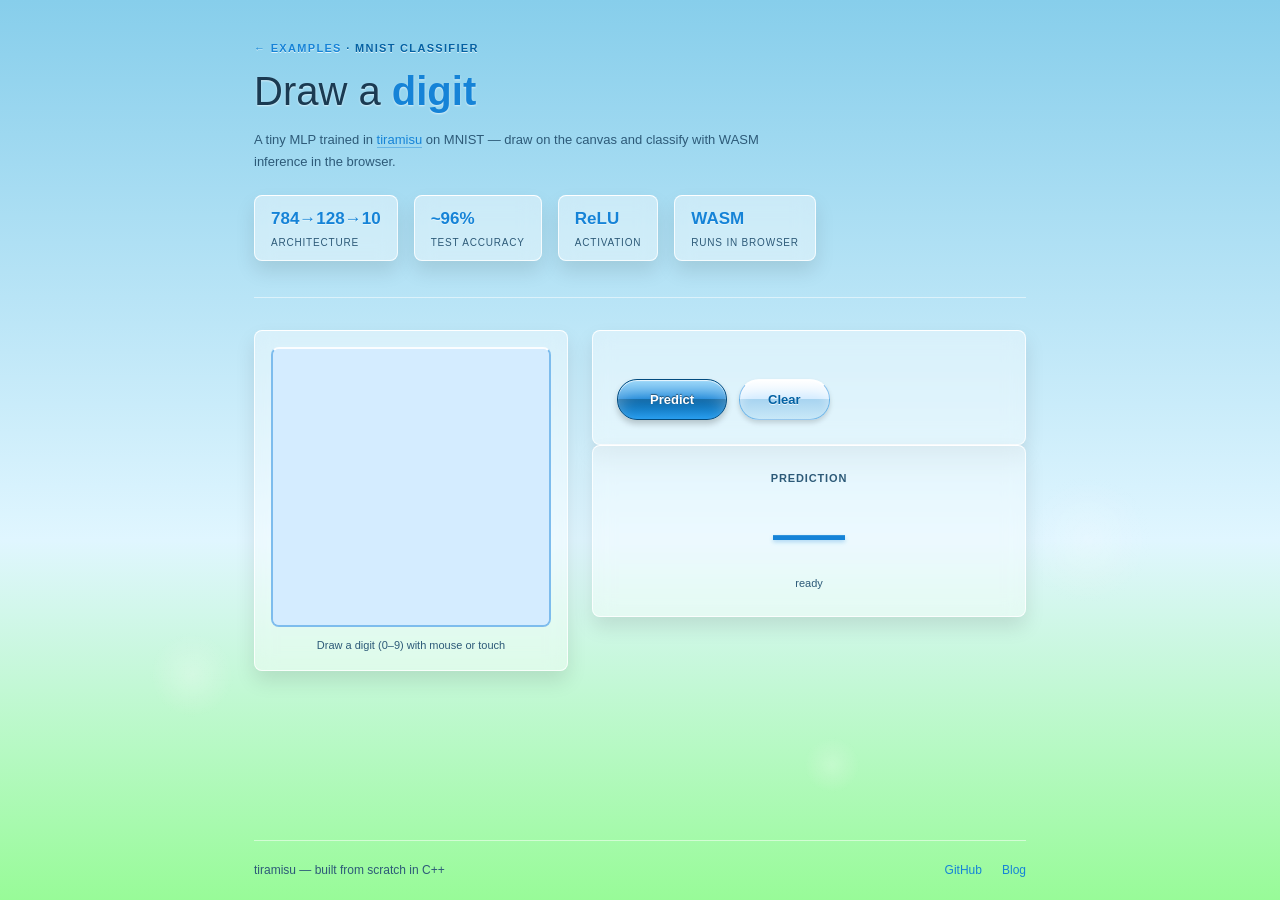
==== commit e94a62f4: "Migrate site theme to Frutiger Aero per web/aero.md" ====
--- a/web/static/mnist/index.html
+++ b/web/static/mnist/index.html
@@ -18,19 +18,19 @@
       on MNIST — draw on the canvas and classify with WASM inference in the browser.
     </p>
     <div class="stats">
-      <div class="stat-item">
+      <div class="stat-item aero-panel">
         <span class="stat-value">784→128→10</span>
         <span class="stat-label">architecture</span>
       </div>
-      <div class="stat-item">
+      <div class="stat-item aero-panel">
         <span class="stat-value">~96%</span>
         <span class="stat-label">test accuracy</span>
       </div>
-      <div class="stat-item">
+      <div class="stat-item aero-panel">
         <span class="stat-value">ReLU</span>
         <span class="stat-label">activation</span>
       </div>
-      <div class="stat-item">
+      <div class="stat-item aero-panel">
         <span class="stat-value">WASM</span>
         <span class="stat-label">runs in browser</span>
       </div>
@@ -39,20 +39,20 @@
 
   <main>
     <div class="mnist-layout">
-      <div class="canvas-wrap">
+      <div class="canvas-wrap aero-panel">
         <canvas id="draw-canvas" width="280" height="280" aria-label="Draw a digit"></canvas>
         <p class="canvas-hint">Draw a digit (0–9) with mouse or touch</p>
       </div>
 
       <div class="mnist-side">
-        <div class="controls mnist-controls">
+        <div class="controls mnist-controls aero-panel">
           <div class="btn-row">
-            <button class="btn-primary" id="predict-btn">Predict</button>
+            <button class="btn-primary aero-btn" id="predict-btn">Predict</button>
             <button class="btn-ghost" id="clear-canvas-btn">Clear</button>
           </div>
         </div>
 
-        <div class="prediction" id="prediction">
+        <div class="prediction aero-panel" id="prediction">
           <span class="prediction-label">Prediction</span>
           <span class="prediction-digit" id="prediction-digit">—</span>
           <span class="prediction-status" id="prediction-status">ready</span>
@@ -92,7 +92,7 @@
         </div>
       </div>
 
-      <div class="viz-panel">
+      <div class="viz-panel aero-panel">
         <div class="viz-panel-header">
           <span>Hidden layer (128 ReLU outputs)</span>
           <span class="viz-panel-hint">brighter = stronger activation</span>
@@ -100,7 +100,7 @@
         <div class="hidden-strip" id="hidden-strip" aria-label="Hidden layer activations"></div>
       </div>
 
-      <div class="viz-panel">
+      <div class="viz-panel aero-panel">
         <div class="viz-panel-header">
           <span>Output logits (pre-argmax scores)</span>
           <span class="viz-panel-hint">tallest bar wins</span>
--- a/web/static/style.css
+++ b/web/static/style.css
@@ -1,28 +1,25 @@
 *, *::before, *::after { box-sizing: border-box; margin: 0; padding: 0; }
 
 :root {
-  --sky-top: #3a8fd9;
-  --sky-mid: #7ec8f0;
-  --sky-low: #b8e4f8;
-  --grass-mid: #6bc04a;
-  --grass-low: #3d8f2e;
+  --sky: #87CEEB;
+  --sky-light: #E0F6FF;
+  --grass: #98FB98;
+  --gel-top: #73c8f8;
+  --gel-mid-top: #1583d7;
+  --gel-mid-bottom: #0361a3;
+  --gel-bottom: #299eef;
+  --gel-border: #024b7f;
+  --panel-bg: rgba(255, 255, 255, 0.4);
+  --panel-border: rgba(255, 255, 255, 0.8);
+  --text: #1a3a52;
+  --text-dim: #2d5a78;
+  --accent: #1583d7;
+  --accent-dark: #0361a3;
   --aqua: #00a8c6;
-  --aqua-bright: #4dd4e8;
-  --vista-blue: #0078d7;
-  --vista-blue-dark: #005a9e;
-  --glass: rgba(255, 255, 255, 0.42);
-  --glass-strong: rgba(255, 255, 255, 0.62);
-  --glass-border: rgba(255, 255, 255, 0.72);
-  --glass-shadow: rgba(0, 60, 120, 0.22);
-  --text: #1a3a52;
-  --text-dim: #3d6a88;
-  --text-light: #f0f8ff;
-  --accent: #0078d7;
-  --accent-glow: #4db8ff;
   --success: #2d8f4e;
   --error: #c43c3c;
-  --radius: 10px;
-  --radius-sm: 6px;
+  --radius-panel: 8px;
+  --radius-btn: 20px;
   --font-ui: 'Segoe UI', Tahoma, Geneva, Verdana, sans-serif;
   --font-mono: Consolas, 'Courier New', monospace;
 }
@@ -36,11 +33,7 @@
 }
 
 body {
-  background:
-    radial-gradient(ellipse 120% 80% at 50% -10%, rgba(255, 255, 255, 0.55) 0%, transparent 55%),
-    radial-gradient(ellipse 60% 40% at 85% 15%, rgba(180, 230, 255, 0.5) 0%, transparent 50%),
-    radial-gradient(ellipse 50% 35% at 10% 20%, rgba(200, 240, 255, 0.4) 0%, transparent 45%),
-    linear-gradient(180deg, var(--sky-top) 0%, var(--sky-mid) 35%, var(--sky-low) 58%, #a8d8a0 72%, var(--grass-mid) 85%, var(--grass-low) 100%);
+  background: linear-gradient(to bottom, var(--sky) 0%, var(--sky-light) 60%, var(--grass) 100%);
   background-attachment: fixed;
   min-height: 100vh;
 }
@@ -51,10 +44,9 @@
   inset: 0;
   pointer-events: none;
   background:
-    radial-gradient(circle 80px at 12% 78%, rgba(255, 255, 255, 0.18) 0%, transparent 70%),
-    radial-gradient(circle 120px at 88% 65%, rgba(255, 255, 255, 0.14) 0%, transparent 70%),
-    radial-gradient(circle 50px at 70% 82%, rgba(255, 255, 255, 0.22) 0%, transparent 70%),
-    radial-gradient(circle 40px at 30% 88%, rgba(255, 255, 255, 0.16) 0%, transparent 70%);
+    radial-gradient(circle 60px at 15% 75%, rgba(255, 255, 255, 0.25) 0%, transparent 70%),
+    radial-gradient(circle 90px at 85% 60%, rgba(255, 255, 255, 0.2) 0%, transparent 70%),
+    radial-gradient(circle 40px at 65% 85%, rgba(255, 255, 255, 0.22) 0%, transparent 70%);
   z-index: 0;
 }
 
@@ -69,32 +61,45 @@
   padding: 0 24px;
 }
 
-/* ── glass panel mixin via class ── */
-.glass {
-  background: var(--glass);
-  backdrop-filter: blur(16px) saturate(1.4);
-  -webkit-backdrop-filter: blur(16px) saturate(1.4);
-  border: 1px solid var(--glass-border);
-  border-radius: var(--radius);
-  box-shadow:
-    0 8px 32px var(--glass-shadow),
-    inset 0 1px 0 rgba(255, 255, 255, 0.75),
-    inset 0 -1px 0 rgba(0, 80, 140, 0.06);
+/* ── Frutiger Aero primitives (web/aero.md) ── */
+
+.aero-btn {
+  background: linear-gradient(to bottom, var(--gel-top) 0%, var(--gel-mid-top) 50%, var(--gel-mid-bottom) 50%, var(--gel-bottom) 100%);
+  color: white;
+  border: 1px solid var(--gel-border);
+  border-radius: var(--radius-btn);
+  padding: 12px 32px;
+  font-weight: 600;
+  text-shadow: 0 -1px 1px rgba(0, 0, 0, 0.5);
+  box-shadow:
+    inset 0 1px 1px rgba(255, 255, 255, 0.8),
+    inset 0 15px 15px rgba(255, 255, 255, 0.3),
+    0 4px 6px rgba(0, 0, 0, 0.2);
+}
+
+.aero-panel {
+  background: var(--panel-bg);
+  backdrop-filter: blur(10px);
+  -webkit-backdrop-filter: blur(10px);
+  border: 1px solid var(--panel-border);
+  border-top-color: #ffffff;
+  border-radius: var(--radius-panel);
+  box-shadow: 0 10px 20px rgba(0, 0, 0, 0.1);
 }
 
 header {
   padding: 40px 0 36px;
-  border-bottom: 1px solid rgba(255, 255, 255, 0.35);
+  border-bottom: 1px solid rgba(255, 255, 255, 0.5);
 }
 
 .eyebrow {
   font-size: 11px;
   letter-spacing: 0.12em;
   text-transform: uppercase;
-  color: var(--vista-blue-dark);
+  color: var(--accent-dark);
   margin-bottom: 10px;
   font-weight: 600;
-  text-shadow: 0 1px 0 rgba(255, 255, 255, 0.6);
+  text-shadow: 0 1px 0 rgba(255, 255, 255, 0.7);
 }
 
 h1 {
@@ -104,13 +109,13 @@
   color: var(--text);
   font-weight: 300;
   margin-bottom: 14px;
-  text-shadow: 0 1px 2px rgba(255, 255, 255, 0.5);
+  text-shadow: 0 1px 2px rgba(255, 255, 255, 0.6);
 }
 
 h1 em {
   font-style: normal;
   font-weight: 600;
-  color: var(--vista-blue);
+  color: var(--accent);
 }
 
 .subtitle {
@@ -121,19 +126,19 @@
 }
 
 .subtitle a {
-  color: var(--vista-blue);
+  color: var(--accent);
   text-decoration: none;
-  border-bottom: 1px solid rgba(0, 120, 215, 0.35);
+  border-bottom: 1px solid rgba(21, 131, 215, 0.4);
 }
 
 .subtitle a:hover {
-  color: var(--vista-blue-dark);
-  border-bottom-color: var(--vista-blue-dark);
+  color: var(--accent-dark);
+  border-bottom-color: var(--accent-dark);
 }
 
 .stats {
   display: flex;
-  gap: 20px;
+  gap: 16px;
   margin-top: 22px;
   flex-wrap: wrap;
 }
@@ -143,20 +148,13 @@
   flex-direction: column;
   gap: 2px;
   padding: 10px 16px;
-  background: var(--glass);
-  backdrop-filter: blur(12px);
-  -webkit-backdrop-filter: blur(12px);
-  border: 1px solid rgba(255, 255, 255, 0.55);
-  border-radius: var(--radius-sm);
-  box-shadow:
-    0 2px 8px rgba(0, 60, 120, 0.12),
-    inset 0 1px 0 rgba(255, 255, 255, 0.7);
 }
 
 .stat-value {
   font-size: 17px;
   font-weight: 600;
-  color: var(--vista-blue);
+  color: var(--accent);
+  text-shadow: 0 1px 0 rgba(255, 255, 255, 0.5);
 }
 
 .stat-label {
@@ -169,16 +167,8 @@
 main { padding: 32px 0; }
 
 .controls {
-  background: var(--glass);
-  backdrop-filter: blur(16px) saturate(1.3);
-  -webkit-backdrop-filter: blur(16px) saturate(1.3);
-  border: 1px solid var(--glass-border);
-  border-radius: var(--radius);
   padding: 24px;
   margin-bottom: 20px;
-  box-shadow:
-    0 8px 28px var(--glass-shadow),
-    inset 0 1px 0 rgba(255, 255, 255, 0.75);
 }
 
 .field { margin-bottom: 20px; }
@@ -196,9 +186,10 @@
 
 textarea {
   width: 100%;
-  background: rgba(255, 255, 255, 0.55);
-  border: 1px solid rgba(0, 120, 215, 0.25);
-  border-radius: var(--radius-sm);
+  background: rgba(255, 255, 255, 0.65);
+  border: 1px solid rgba(21, 131, 215, 0.35);
+  border-top-color: rgba(255, 255, 255, 0.9);
+  border-radius: var(--radius-panel);
   color: var(--text);
   font-family: var(--font-mono);
   font-size: 13px;
@@ -207,14 +198,16 @@
   min-height: 80px;
   transition: border-color 0.15s, box-shadow 0.15s;
   outline: none;
-  box-shadow: inset 0 2px 4px rgba(0, 60, 120, 0.08);
+  box-shadow:
+    inset 0 2px 4px rgba(0, 60, 120, 0.08),
+    inset 0 1px 0 rgba(255, 255, 255, 0.8);
 }
 
 textarea:focus {
-  border-color: var(--vista-blue);
+  border-color: var(--accent);
   box-shadow:
     inset 0 2px 4px rgba(0, 60, 120, 0.08),
-    0 0 0 3px rgba(0, 120, 215, 0.2);
+    0 0 0 3px rgba(21, 131, 215, 0.25);
 }
 
 .slider-row {
@@ -226,34 +219,35 @@
 input[type=range] {
   flex: 1;
   appearance: none;
-  height: 6px;
-  background: linear-gradient(180deg, #c8dff0 0%, #e8f4fc 100%);
-  border-radius: 3px;
-  border: 1px solid rgba(0, 120, 215, 0.2);
+  height: 8px;
+  background: linear-gradient(to bottom, #c8e8f8 0%, #e8f6ff 100%);
+  border-radius: 4px;
+  border: 1px solid rgba(21, 131, 215, 0.3);
   outline: none;
-  box-shadow: inset 0 1px 2px rgba(0, 60, 120, 0.15);
+  box-shadow: inset 0 1px 3px rgba(0, 60, 120, 0.15);
 }
 
 input[type=range]::-webkit-slider-thumb {
   appearance: none;
-  width: 18px;
-  height: 18px;
+  width: 20px;
+  height: 20px;
   border-radius: 50%;
-  background: linear-gradient(180deg, #ffffff 0%, #d0e8f8 40%, #8ec4e8 100%);
-  border: 1px solid #3c7fb1;
+  background: linear-gradient(to bottom, var(--gel-top) 0%, var(--gel-mid-top) 50%, var(--gel-mid-bottom) 50%, var(--gel-bottom) 100%);
+  border: 1px solid var(--gel-border);
   cursor: pointer;
   box-shadow:
-    0 2px 4px rgba(0, 60, 120, 0.25),
-    inset 0 1px 0 rgba(255, 255, 255, 0.9);
+    inset 0 1px 1px rgba(255, 255, 255, 0.8),
+    inset 0 6px 6px rgba(255, 255, 255, 0.3),
+    0 3px 5px rgba(0, 0, 0, 0.2);
   transition: transform 0.1s;
 }
 
-input[type=range]::-webkit-slider-thumb:hover { transform: scale(1.15); }
+input[type=range]::-webkit-slider-thumb:hover { transform: scale(1.1); }
 
 .slider-val {
   width: 38px;
   text-align: right;
-  color: var(--vista-blue);
+  color: var(--accent);
   font-size: 13px;
   font-weight: 600;
 }
@@ -276,64 +270,66 @@
   font-size: 13px;
   font-weight: 600;
   cursor: pointer;
-  border-radius: var(--radius-sm);
-  padding: 10px 22px;
-  transition: filter 0.15s, transform 0.1s, box-shadow 0.15s;
-}
-
-button:active { transform: scale(0.97); }
-
-.btn-primary {
-  background: linear-gradient(180deg, #6ec4f5 0%, #3a9de8 45%, #1a7fd4 50%, #2a8ee0 100%);
-  color: #fff;
-  border: 1px solid #005a9e;
-  text-shadow: 0 1px 1px rgba(0, 40, 80, 0.4);
-  box-shadow:
-    0 2px 6px rgba(0, 60, 120, 0.3),
-    inset 0 1px 0 rgba(255, 255, 255, 0.45);
-}
-
-.btn-primary:hover {
-  filter: brightness(1.08);
-  box-shadow:
-    0 4px 12px rgba(0, 60, 120, 0.35),
-    inset 0 1px 0 rgba(255, 255, 255, 0.5);
+  transition: transform 0.1s, box-shadow 0.15s;
+}
+
+button:active { transform: translateY(1px) scale(0.98); }
+
+.btn-primary,
+.aero-btn {
+  background: linear-gradient(to bottom, var(--gel-top) 0%, var(--gel-mid-top) 50%, var(--gel-mid-bottom) 50%, var(--gel-bottom) 100%);
+  color: white;
+  border: 1px solid var(--gel-border);
+  border-radius: var(--radius-btn);
+  padding: 12px 32px;
+  text-shadow: 0 -1px 1px rgba(0, 0, 0, 0.5);
+  box-shadow:
+    inset 0 1px 1px rgba(255, 255, 255, 0.8),
+    inset 0 15px 15px rgba(255, 255, 255, 0.3),
+    0 4px 6px rgba(0, 0, 0, 0.2);
+}
+
+.btn-primary:hover,
+.aero-btn:hover {
+  box-shadow:
+    inset 0 1px 1px rgba(255, 255, 255, 0.9),
+    inset 0 15px 15px rgba(255, 255, 255, 0.35),
+    0 6px 10px rgba(0, 0, 0, 0.25);
+  transform: translateY(-1px);
 }
 
 .btn-primary:disabled {
   opacity: 0.45;
   cursor: not-allowed;
   transform: none;
-  filter: grayscale(0.3);
 }
 
 .btn-ghost {
-  background: linear-gradient(180deg, rgba(255,255,255,0.85) 0%, rgba(220,235,250,0.75) 100%);
-  border: 1px solid rgba(0, 120, 215, 0.35);
-  color: var(--text-dim);
-  box-shadow:
-    0 1px 4px rgba(0, 60, 120, 0.12),
-    inset 0 1px 0 rgba(255, 255, 255, 0.8);
+  background: linear-gradient(to bottom, #ffffff 0%, #d4ecff 50%, #a8d4f0 50%, #c8e8f8 100%);
+  border: 1px solid rgba(21, 131, 215, 0.45);
+  border-top-color: rgba(255, 255, 255, 0.95);
+  border-radius: var(--radius-btn);
+  padding: 12px 28px;
+  color: var(--accent-dark);
+  text-shadow: 0 1px 0 rgba(255, 255, 255, 0.8);
+  box-shadow:
+    inset 0 1px 1px rgba(255, 255, 255, 0.9),
+    inset 0 10px 10px rgba(255, 255, 255, 0.4),
+    0 3px 5px rgba(0, 0, 0, 0.15);
 }
 
 .btn-ghost:hover {
-  border-color: var(--vista-blue);
-  color: var(--vista-blue);
-  filter: brightness(1.05);
+  box-shadow:
+    inset 0 1px 1px rgba(255, 255, 255, 1),
+    inset 0 10px 10px rgba(255, 255, 255, 0.5),
+    0 5px 8px rgba(0, 0, 0, 0.2);
+  transform: translateY(-1px);
 }
 
 .output-wrap {
-  background: var(--glass-strong);
-  backdrop-filter: blur(16px) saturate(1.3);
-  -webkit-backdrop-filter: blur(16px) saturate(1.3);
-  border: 1px solid var(--glass-border);
-  border-radius: var(--radius);
   min-height: 200px;
   position: relative;
   overflow: hidden;
-  box-shadow:
-    0 8px 28px var(--glass-shadow),
-    inset 0 1px 0 rgba(255, 255, 255, 0.8);
 }
 
 .output-header {
@@ -341,8 +337,8 @@
   align-items: center;
   justify-content: space-between;
   padding: 10px 16px;
-  background: linear-gradient(180deg, rgba(255,255,255,0.5) 0%, rgba(200,225,245,0.35) 100%);
-  border-bottom: 1px solid rgba(255, 255, 255, 0.5);
+  background: linear-gradient(to bottom, rgba(255, 255, 255, 0.55) 0%, rgba(200, 230, 255, 0.35) 100%);
+  border-bottom: 1px solid rgba(255, 255, 255, 0.6);
 }
 
 .output-label {
@@ -358,7 +354,7 @@
   color: var(--text-dim);
 }
 
-.output-status.generating { color: var(--vista-blue); }
+.output-status.generating { color: var(--accent); }
 .output-status.done { color: var(--success); }
 .output-status.error { color: var(--error); }
 
@@ -383,7 +379,7 @@
   display: inline-block;
   width: 2px;
   height: 1em;
-  background: var(--vista-blue);
+  background: var(--accent);
   vertical-align: text-bottom;
   animation: blink 1s step-end infinite;
 }
@@ -392,7 +388,7 @@
 
 footer {
   padding: 20px 0;
-  border-top: 1px solid rgba(255, 255, 255, 0.35);
+  border-top: 1px solid rgba(255, 255, 255, 0.5);
   display: flex;
   align-items: center;
   justify-content: space-between;
@@ -412,12 +408,12 @@
 
 .footer-links a {
   font-size: 12px;
-  color: var(--vista-blue);
+  color: var(--accent);
   text-decoration: none;
 }
 
 .footer-links a:hover {
-  color: var(--vista-blue-dark);
+  color: var(--accent-dark);
   text-decoration: underline;
 }
 
@@ -431,20 +427,27 @@
 .prompt-chip {
   font-family: var(--font-ui);
   font-size: 11px;
-  padding: 5px 12px;
+  padding: 6px 14px;
   border-radius: 12px;
-  background: linear-gradient(180deg, rgba(255,255,255,0.7) 0%, rgba(210,230,250,0.6) 100%);
-  border: 1px solid rgba(0, 120, 215, 0.25);
-  color: var(--text-dim);
+  background: linear-gradient(to bottom, #ffffff 0%, #b8dff8 50%, #7ec0f0 50%, #a8d8f8 100%);
+  border: 1px solid rgba(21, 131, 215, 0.4);
+  border-top-color: rgba(255, 255, 255, 0.9);
+  color: var(--accent-dark);
   cursor: pointer;
-  transition: border-color 0.15s, color 0.15s, box-shadow 0.15s;
-  box-shadow: 0 1px 3px rgba(0, 60, 120, 0.1);
+  text-shadow: 0 1px 0 rgba(255, 255, 255, 0.7);
+  transition: transform 0.1s, box-shadow 0.15s;
+  box-shadow:
+    inset 0 1px 1px rgba(255, 255, 255, 0.8),
+    inset 0 6px 6px rgba(255, 255, 255, 0.25),
+    0 2px 4px rgba(0, 0, 0, 0.12);
 }
 
 .prompt-chip:hover {
-  border-color: var(--vista-blue);
-  color: var(--vista-blue);
-  box-shadow: 0 2px 6px rgba(0, 60, 120, 0.15);
+  transform: translateY(-1px);
+  box-shadow:
+    inset 0 1px 1px rgba(255, 255, 255, 0.9),
+    inset 0 6px 6px rgba(255, 255, 255, 0.3),
+    0 4px 6px rgba(0, 0, 0, 0.18);
 }
 
 @media (max-width: 480px) {
@@ -459,7 +462,7 @@
 }
 
 .back-link {
-  color: var(--vista-blue);
+  color: var(--accent);
   text-decoration: none;
   font-weight: 600;
 }
@@ -479,24 +482,14 @@
   flex-direction: column;
   gap: 12px;
   padding: 24px;
-  background: var(--glass);
-  backdrop-filter: blur(16px) saturate(1.3);
-  -webkit-backdrop-filter: blur(16px) saturate(1.3);
-  border: 1px solid var(--glass-border);
-  border-radius: var(--radius);
   color: inherit;
   text-decoration: none;
   transition: transform 0.15s, box-shadow 0.15s;
-  box-shadow:
-    0 6px 24px var(--glass-shadow),
-    inset 0 1px 0 rgba(255, 255, 255, 0.75);
 }
 
 .example-card:hover {
   transform: translateY(-3px);
-  box-shadow:
-    0 12px 36px rgba(0, 60, 120, 0.28),
-    inset 0 1px 0 rgba(255, 255, 255, 0.85);
+  box-shadow: 0 14px 28px rgba(0, 0, 0, 0.15);
 }
 
 .example-tag {
@@ -512,6 +505,7 @@
   font-size: 24px;
   font-weight: 300;
   color: var(--text);
+  text-shadow: 0 1px 1px rgba(255, 255, 255, 0.5);
 }
 
 .example-card p {
@@ -523,7 +517,7 @@
 
 .example-link {
   font-size: 12px;
-  color: var(--vista-blue);
+  color: var(--accent);
   font-weight: 600;
   letter-spacing: 0.02em;
 }
@@ -537,27 +531,22 @@
 }
 
 .canvas-wrap {
-  background: var(--glass);
-  backdrop-filter: blur(16px);
-  -webkit-backdrop-filter: blur(16px);
-  border: 1px solid var(--glass-border);
-  border-radius: var(--radius);
   padding: 16px;
-  box-shadow:
-    0 6px 24px var(--glass-shadow),
-    inset 0 1px 0 rgba(255, 255, 255, 0.7);
 }
 
 #draw-canvas {
   display: block;
   width: 280px;
   height: 280px;
-  border: 2px solid rgba(0, 120, 215, 0.3);
-  border-radius: var(--radius-sm);
-  background: #0a1628;
+  border: 2px solid rgba(21, 131, 215, 0.45);
+  border-top-color: rgba(255, 255, 255, 0.9);
+  border-radius: var(--radius-panel);
+  background: #d4ecff;
   touch-action: none;
   cursor: crosshair;
-  box-shadow: inset 0 2px 8px rgba(0, 0, 0, 0.4);
+  box-shadow:
+    inset 0 2px 6px rgba(0, 60, 120, 0.12),
+    inset 0 1px 0 rgba(255, 255, 255, 0.6);
 }
 
 .canvas-hint {
@@ -572,20 +561,12 @@
 }
 
 .prediction {
-  background: var(--glass-strong);
-  backdrop-filter: blur(16px);
-  -webkit-backdrop-filter: blur(16px);
-  border: 1px solid var(--glass-border);
-  border-radius: var(--radius);
   padding: 24px;
   display: flex;
   flex-direction: column;
   align-items: center;
   gap: 8px;
   min-width: 180px;
-  box-shadow:
-    0 6px 24px var(--glass-shadow),
-    inset 0 1px 0 rgba(255, 255, 255, 0.8);
 }
 
 .prediction-label {
@@ -601,8 +582,8 @@
   font-size: 72px;
   line-height: 1;
   font-weight: 200;
-  color: var(--vista-blue);
-  text-shadow: 0 2px 8px rgba(0, 120, 215, 0.3);
+  color: var(--accent);
+  text-shadow: 0 2px 4px rgba(21, 131, 215, 0.3);
 }
 
 .prediction-status {
@@ -610,14 +591,14 @@
   color: var(--text-dim);
 }
 
-.prediction-status.generating { color: var(--vista-blue); }
+.prediction-status.generating { color: var(--accent); }
 .prediction-status.done { color: var(--success); }
 .prediction-status.error { color: var(--error); }
 
 .network-viz {
   margin-top: 32px;
   padding-top: 28px;
-  border-top: 1px solid rgba(255, 255, 255, 0.35);
+  border-top: 1px solid rgba(255, 255, 255, 0.5);
 }
 
 .viz-title {
@@ -626,6 +607,7 @@
   font-weight: 300;
   margin-bottom: 8px;
   color: var(--text);
+  text-shadow: 0 1px 1px rgba(255, 255, 255, 0.5);
 }
 
 .viz-subtitle {
@@ -649,30 +631,31 @@
   flex-direction: column;
   gap: 4px;
   padding: 12px 14px;
-  border: 1px solid rgba(0, 120, 215, 0.25);
-  border-radius: var(--radius-sm);
-  background: rgba(255, 255, 255, 0.45);
+  border: 1px solid rgba(21, 131, 215, 0.35);
+  border-top-color: rgba(255, 255, 255, 0.85);
+  border-radius: var(--radius-panel);
+  background: rgba(255, 255, 255, 0.5);
   min-width: 88px;
   box-shadow:
-    0 2px 6px rgba(0, 60, 120, 0.1),
-    inset 0 1px 0 rgba(255, 255, 255, 0.7);
+    inset 0 1px 0 rgba(255, 255, 255, 0.8),
+    0 2px 6px rgba(0, 0, 0, 0.08);
 }
 
 .mlp-layer-active {
-  background: rgba(255, 255, 255, 0.6);
-  border-color: rgba(0, 120, 215, 0.45);
+  background: rgba(255, 255, 255, 0.65);
+  border-color: rgba(21, 131, 215, 0.5);
 }
 
 .mlp-layer-output {
-  border-color: var(--vista-blue);
-  background: rgba(200, 230, 255, 0.5);
+  border-color: var(--accent);
+  background: rgba(200, 230, 255, 0.6);
 }
 
 .mlp-layer-name {
   font-size: 11px;
   letter-spacing: 0.06em;
   text-transform: uppercase;
-  color: var(--vista-blue);
+  color: var(--accent);
   font-weight: 600;
 }
 
@@ -692,16 +675,8 @@
 }
 
 .viz-panel {
-  background: var(--glass);
-  backdrop-filter: blur(12px);
-  -webkit-backdrop-filter: blur(12px);
-  border: 1px solid var(--glass-border);
-  border-radius: var(--radius);
   padding: 16px;
   margin-bottom: 16px;
-  box-shadow:
-    0 4px 16px var(--glass-shadow),
-    inset 0 1px 0 rgba(255, 255, 255, 0.65);
 }
 
 .viz-panel-header {
@@ -733,7 +708,7 @@
 .hidden-cell {
   aspect-ratio: 1;
   border-radius: 2px;
-  background: var(--vista-blue);
+  background: var(--accent);
   opacity: 0.08;
   transition: opacity 0.2s ease;
 }
@@ -755,11 +730,11 @@
 }
 
 .logit-col.winner .logit-fill {
-  background: linear-gradient(180deg, #6ec4f5 0%, #1a7fd4 100%);
+  background: linear-gradient(to bottom, var(--gel-top) 0%, var(--gel-mid-top) 50%, var(--gel-mid-bottom) 50%, var(--gel-bottom) 100%);
 }
 
 .logit-col.winner .logit-label {
-  color: var(--vista-blue);
+  color: var(--accent);
   font-weight: 700;
 }
 
@@ -768,8 +743,9 @@
   width: 100%;
   display: flex;
   align-items: flex-end;
-  background: rgba(255, 255, 255, 0.4);
-  border: 1px solid rgba(0, 120, 215, 0.2);
+  background: rgba(255, 255, 255, 0.5);
+  border: 1px solid rgba(21, 131, 215, 0.3);
+  border-top-color: rgba(255, 255, 255, 0.8);
   border-radius: 4px 4px 0 0;
   min-height: 100px;
   box-shadow: inset 0 2px 4px rgba(0, 60, 120, 0.08);
@@ -778,7 +754,7 @@
 .logit-fill {
   width: 100%;
   height: 0%;
-  background: linear-gradient(180deg, #a8d4f0 0%, #5aa8e0 100%);
+  background: linear-gradient(to bottom, #a8d8f8 0%, #73c8f8 50%, #5aa8e0 50%, #7ec0f0 100%);
   border-radius: 3px 3px 0 0;
   transition: height 0.25s ease;
 }
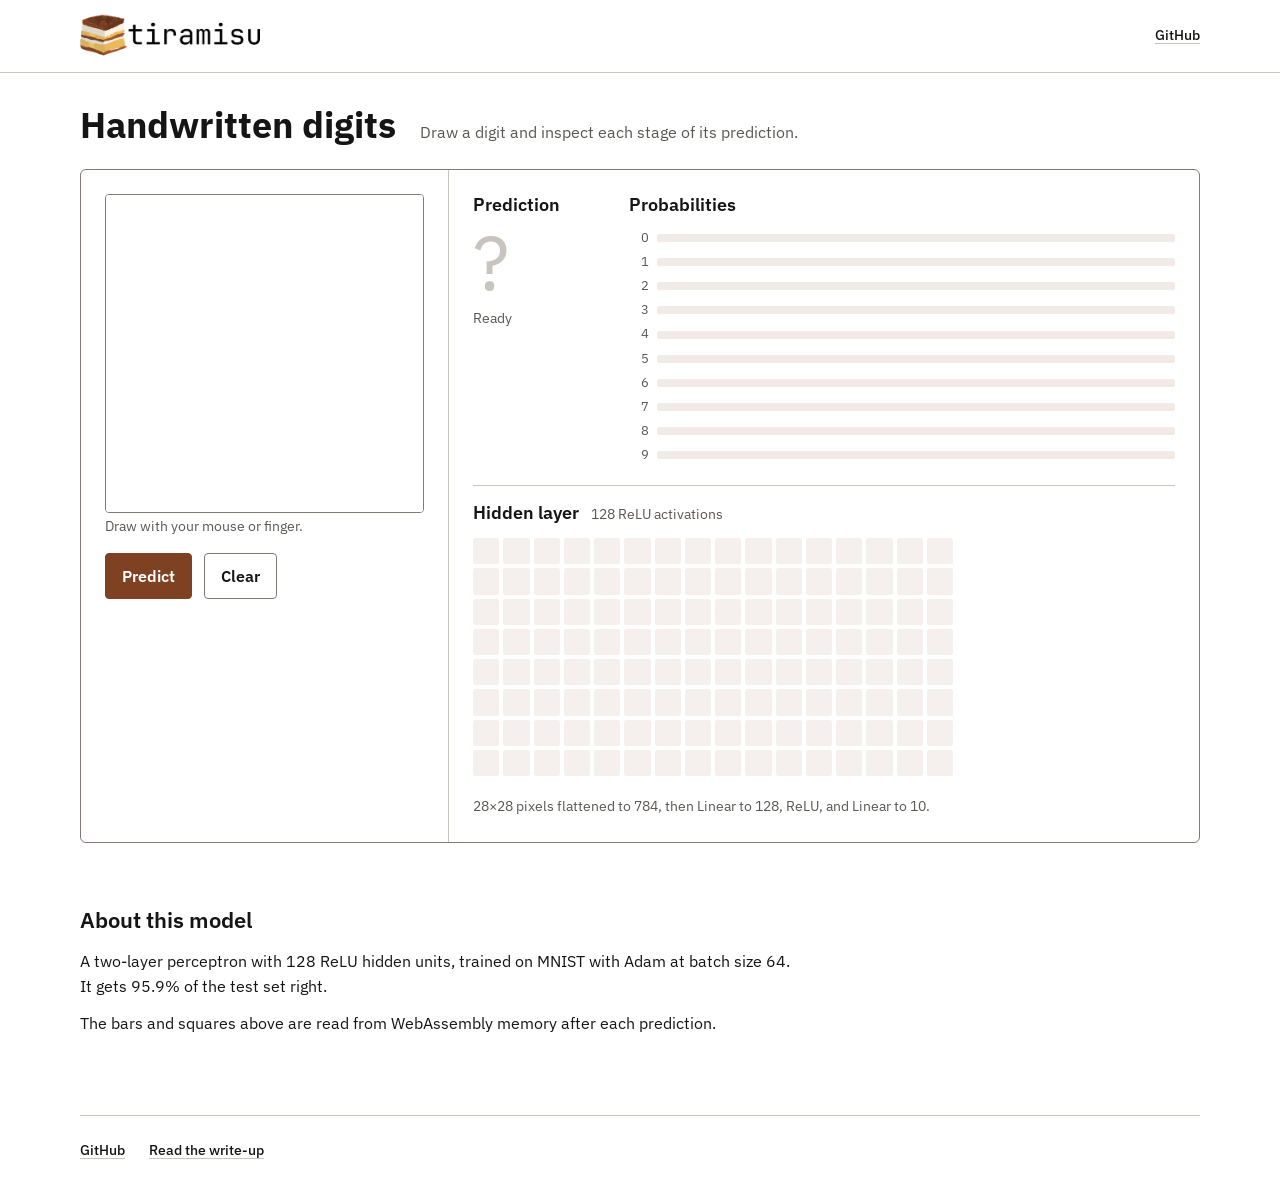
==== commit 3b69d0d0: "replace comic sans theme with white and cocoa design" ====
--- a/web/static/mnist/index.html
+++ b/web/static/mnist/index.html
@@ -3,122 +3,80 @@
 <head>
   <meta charset="UTF-8" />
   <meta name="viewport" content="width=device-width, initial-scale=1.0" />
-  <title>tiramisu — MNIST</title>
+  <meta name="description" content="Draw a handwritten digit and inspect a tiramisu MLP prediction in your browser." />
+  <title>tiramisu | handwritten digits</title>
+  <link rel="icon" href="/favicon.ico" sizes="32x32" />
+  <link rel="icon" href="/favicon.png" type="image/png" sizes="32x32" />
+  <link rel="apple-touch-icon" href="/apple-touch-icon.png" />
+  <link rel="preconnect" href="https://fonts.googleapis.com" />
+  <link rel="preconnect" href="https://fonts.gstatic.com" crossorigin />
+  <link href="https://fonts.googleapis.com/css2?family=IBM+Plex+Sans:wght@400;500;600;700&amp;family=Source+Serif+4:opsz,wght@8..60,400;8..60,600&amp;display=swap" rel="stylesheet" />
   <link rel="stylesheet" href="../style.css" />
 </head>
 <body>
-<div class="page">
-
-  <header>
-    <p class="eyebrow"><a class="back-link" href="../">← examples</a> · MNIST classifier</p>
-    <h1>Draw a <em>digit</em></h1>
-    <p class="subtitle">
-      A tiny MLP trained in
-      <a href="https://github.com/dnexdev/tiramisu" target="_blank">tiramisu</a>
-      on MNIST — draw on the canvas and classify with WASM inference in the browser.
-    </p>
-    <div class="stats">
-      <div class="stat-item aero-panel">
-        <span class="stat-value">784→128→10</span>
-        <span class="stat-label">architecture</span>
-      </div>
-      <div class="stat-item aero-panel">
-        <span class="stat-value">~96%</span>
-        <span class="stat-label">test accuracy</span>
-      </div>
-      <div class="stat-item aero-panel">
-        <span class="stat-value">ReLU</span>
-        <span class="stat-label">activation</span>
-      </div>
-      <div class="stat-item aero-panel">
-        <span class="stat-value">WASM</span>
-        <span class="stat-label">runs in browser</span>
-      </div>
+  <header class="site-header">
+    <div class="shell site-header-inner">
+      <a class="brand-link" href="../" aria-label="tiramisu demos home">
+        <img src="../wordmark.png" width="210" height="55" alt="tiramisu" />
+      </a>
+      <a class="header-link" href="https://github.com/dnexdev/tiramisu">GitHub</a>
     </div>
   </header>
 
-  <main>
-    <div class="mnist-layout">
-      <div class="canvas-wrap aero-panel">
-        <canvas id="draw-canvas" width="280" height="280" aria-label="Draw a digit"></canvas>
-        <p class="canvas-hint">Draw a digit (0–9) with mouse or touch</p>
-      </div>
-
-      <div class="mnist-side">
-        <div class="controls mnist-controls aero-panel">
-          <div class="btn-row">
-            <button class="btn-primary aero-btn" id="predict-btn">Predict</button>
-            <button class="btn-ghost" id="clear-canvas-btn">Clear</button>
-          </div>
-        </div>
-
-        <div class="prediction aero-panel" id="prediction">
-          <span class="prediction-label">Prediction</span>
-          <span class="prediction-digit" id="prediction-digit">—</span>
-          <span class="prediction-status" id="prediction-status">ready</span>
-        </div>
-      </div>
+  <main class="shell demo-page">
+    <div class="page-intro">
+      <h1>Handwritten digits</h1>
+      <p>Draw a digit and inspect each stage of its prediction.</p>
     </div>
 
-    <section class="network-viz" id="network-viz" hidden>
-      <h2 class="viz-title">How it decides</h2>
-      <p class="viz-subtitle">Live activations from the WASM forward pass — not a diagram of weights, but what each layer outputs for your drawing.</p>
-
-      <div class="mlp-flow" aria-hidden="true">
-        <div class="mlp-layer mlp-layer-input">
-          <span class="mlp-layer-name">Input</span>
-          <span class="mlp-layer-dim">28×28</span>
-          <span class="mlp-layer-note">flatten → 784</span>
-        </div>
-        <span class="mlp-arrow">→</span>
-        <div class="mlp-layer mlp-layer-active" id="viz-layer-linear1">
-          <span class="mlp-layer-name">Linear</span>
-          <span class="mlp-layer-dim">784 → 128</span>
-        </div>
-        <span class="mlp-arrow">→</span>
-        <div class="mlp-layer mlp-layer-active" id="viz-layer-relu">
-          <span class="mlp-layer-name">ReLU</span>
-          <span class="mlp-layer-dim">128</span>
-        </div>
-        <span class="mlp-arrow">→</span>
-        <div class="mlp-layer mlp-layer-active" id="viz-layer-linear2">
-          <span class="mlp-layer-name">Linear</span>
-          <span class="mlp-layer-dim">128 → 10</span>
-        </div>
-        <span class="mlp-arrow">→</span>
-        <div class="mlp-layer mlp-layer-output">
-          <span class="mlp-layer-name">Argmax</span>
-          <span class="mlp-layer-dim">digit</span>
+    <section class="mnist-tool" aria-label="Handwritten digit classifier">
+      <div class="drawing-panel">
+        <canvas id="draw-canvas" width="320" height="320" tabindex="0" aria-label="Draw a digit from zero to nine"></canvas>
+        <p class="canvas-hint">Draw with your mouse or finger.</p>
+        <div class="btn-row canvas-actions">
+          <button class="btn-primary" id="predict-btn">Predict</button>
+          <button class="btn-secondary" id="clear-canvas-btn">Clear</button>
         </div>
       </div>
 
-      <div class="viz-panel aero-panel">
-        <div class="viz-panel-header">
-          <span>Hidden layer (128 ReLU outputs)</span>
-          <span class="viz-panel-hint">brighter = stronger activation</span>
+      <div class="result-area">
+        <section class="prediction" aria-labelledby="prediction-heading">
+          <h2 id="prediction-heading">Prediction</h2>
+          <span class="prediction-digit is-empty" id="prediction-digit">?</span>
+          <span class="prediction-status" id="prediction-status" role="status">Ready</span>
+        </section>
+
+        <div class="network-viz" id="network-viz">
+          <section class="logits-view" aria-labelledby="logits-heading">
+            <h2 id="logits-heading">Probabilities</h2>
+            <div class="logits-chart" id="logits-chart" aria-label="Softmax probability for each digit"></div>
+          </section>
+
+          <section class="hidden-view" aria-labelledby="hidden-heading">
+            <div class="hidden-heading-row">
+              <h2 id="hidden-heading">Hidden layer</h2>
+              <p>128 ReLU activations</p>
+            </div>
+            <div class="hidden-strip" id="hidden-strip" aria-label="Hidden layer activations"></div>
+          </section>
+
+          <p class="architecture">28×28 pixels flattened to 784, then Linear to 128, ReLU, and Linear to 10.</p>
         </div>
-        <div class="hidden-strip" id="hidden-strip" aria-label="Hidden layer activations"></div>
       </div>
+    </section>
 
-      <div class="viz-panel aero-panel">
-        <div class="viz-panel-header">
-          <span>Output logits (pre-argmax scores)</span>
-          <span class="viz-panel-hint">tallest bar wins</span>
-        </div>
-        <div class="logits-chart" id="logits-chart" aria-label="Output logits per digit"></div>
-      </div>
+    <section class="about-model" aria-labelledby="about-mnist">
+      <h2 id="about-mnist">About this model</h2>
+      <p>A two-layer perceptron with 128 ReLU hidden units, trained on MNIST with Adam at batch size 64. It gets 95.9% of the test set right.</p>
+      <p>The bars and squares above are read from WebAssembly memory after each prediction.</p>
     </section>
   </main>
 
-  <footer>
-    <span class="footer-left">tiramisu — built from scratch in C++</span>
-    <div class="footer-links">
-      <a href="https://github.com/dnexdev/tiramisu" target="_blank">GitHub</a>
-      <a href="https://dnex.dev/llms1/" target="_blank">Blog</a>
-    </div>
+  <footer class="site-footer shell">
+    <a href="https://github.com/dnexdev/tiramisu">GitHub</a>
+    <a href="https://dnex.dev/llms1/">Read the write-up</a>
   </footer>
 
-</div>
-<script type="module" src="mnist.js"></script>
+  <script type="module" src="mnist.js"></script>
 </body>
 </html>
--- a/web/static/style.css
+++ b/web/static/style.css
@@ -1,780 +1,884 @@
-*, *::before, *::after { box-sizing: border-box; margin: 0; padding: 0; }
-
 :root {
-  --sky: #87CEEB;
-  --sky-light: #E0F6FF;
-  --grass: #98FB98;
-  --gel-top: #73c8f8;
-  --gel-mid-top: #1583d7;
-  --gel-mid-bottom: #0361a3;
-  --gel-bottom: #299eef;
-  --gel-border: #024b7f;
-  --panel-bg: rgba(255, 255, 255, 0.4);
-  --panel-border: rgba(255, 255, 255, 0.8);
-  --text: #1a3a52;
-  --text-dim: #2d5a78;
-  --accent: #1583d7;
-  --accent-dark: #0361a3;
-  --aqua: #00a8c6;
-  --success: #2d8f4e;
-  --error: #c43c3c;
-  --radius-panel: 8px;
-  --radius-btn: 20px;
-  --font-ui: 'Segoe UI', Tahoma, Geneva, Verdana, sans-serif;
-  --font-mono: Consolas, 'Courier New', monospace;
-}
-
-html, body {
-  height: 100%;
-  color: var(--text);
+  --color-ground: #FFFFFF;
+  --color-ink: #151515;
+  --color-muted: #5B5754;
+  --color-line: #CAC4BF;
+  --color-field-edge: #817A75;
+  --color-cocoa: #7E4223;
+  --color-cocoa-dark: #68361D;
+  --color-cocoa-soft: #F1EAE6;
+  --color-disabled-fill: #DDD8D4;
+  --color-disabled-ink: #59534F;
+  --color-error: #9B2020;
+  --color-highlight: #ECBA5B;
+  --color-transparent: transparent;
+  --font-ui: "IBM Plex Sans", sans-serif;
+  --font-reading: "Source Serif 4", serif;
+  --font-code: monospace;
+  --container: 1120px;
+  --space-1: 4px;
+  --space-2: 8px;
+  --space-3: 12px;
+  --space-4: 16px;
+  --space-5: 20px;
+  --space-6: 24px;
+  --space-8: 32px;
+  --space-10: 40px;
+  --space-12: 48px;
+  --space-16: 64px;
+  --space-20: 80px;
+  --radius-control: 4px;
+  --radius-surface: 6px;
+  --control-height: 46px;
+  --motion-fast: 120ms;
+}
+
+*,
+*::before,
+*::after {
+  box-sizing: border-box;
+}
+
+html,
+body {
+  margin: 0;
+  overflow-x: clip;
+}
+
+html {
+  background: var(--color-ground);
+  color-scheme: light;
+  scrollbar-color: var(--color-cocoa) var(--color-ground);
+}
+
+body {
+  min-height: 100%;
+  background: var(--color-ground);
+  color: var(--color-ink);
   font-family: var(--font-ui);
+  font-size: 16px;
+  line-height: 1.55;
+  text-rendering: optimizeLegibility;
+}
+
+::selection {
+  background: var(--color-highlight);
+  color: var(--color-ink);
+}
+
+button,
+textarea,
+input {
+  font: inherit;
+}
+
+a {
+  color: inherit;
+  text-decoration-thickness: 1px;
+  text-underline-offset: 3px;
+}
+
+button,
+a,
+textarea,
+input,
+canvas {
+  -webkit-tap-highlight-color: var(--color-transparent);
+}
+
+button:focus-visible,
+a:focus-visible,
+textarea:focus-visible,
+input:focus-visible,
+canvas:focus-visible {
+  outline: 3px solid var(--color-cocoa);
+  outline-offset: 3px;
+}
+
+[hidden] {
+  display: none !important;
+}
+
+.shell {
+  width: min(calc(100% - var(--space-8)), var(--container));
+  margin-inline: auto;
+}
+
+.site-header {
+  border-bottom: 1px solid var(--color-line);
+}
+
+.site-header-inner {
+  min-height: 72px;
+  display: flex;
+  align-items: center;
+  justify-content: space-between;
+  gap: var(--space-6);
+}
+
+.brand-link {
+  display: inline-flex;
+  align-items: center;
+  border-radius: var(--radius-control);
+}
+
+.brand-link img {
+  display: block;
+  width: 180px;
+  height: auto;
+}
+
+.header-link,
+.site-footer a {
+  color: var(--color-ink);
   font-size: 14px;
+  font-weight: 500;
+  text-decoration: underline;
+  text-decoration-color: var(--color-line);
+  transition: color var(--motion-fast), text-decoration-color var(--motion-fast);
+}
+
+.header-link:hover,
+.site-footer a:hover {
+  color: var(--color-cocoa);
+  text-decoration-color: var(--color-cocoa);
+}
+
+.header-link:active,
+.site-footer a:active {
+  color: var(--color-cocoa-dark);
+}
+
+h1,
+h2,
+p,
+pre {
+  margin-block: 0;
+}
+
+h1,
+h2 {
+  min-width: 0;
+  overflow-wrap: break-word;
+}
+
+h1 {
+  font-size: 36px;
+  font-weight: 700;
+  line-height: 1.12;
+}
+
+h2 {
+  font-size: 22px;
+  font-weight: 600;
+  line-height: 1.2;
+}
+
+.site-footer {
+  display: flex;
+  align-items: center;
+  gap: var(--space-6);
+  padding-block: var(--space-6);
+  border-top: 1px solid var(--color-line);
+}
+
+.hub-main {
+  padding-top: var(--space-16);
+  padding-bottom: var(--space-12);
+}
+
+.hub-intro {
+  max-width: 720px;
+}
+
+.hub-intro h1 {
+  font-size: 40px;
+  text-wrap: balance;
+}
+
+.hub-intro p {
+  margin-top: var(--space-4);
+  font-size: 18px;
   line-height: 1.55;
 }
 
-body {
-  background: linear-gradient(to bottom, var(--sky) 0%, var(--sky-light) 60%, var(--grass) 100%);
-  background-attachment: fixed;
-  min-height: 100vh;
-}
-
-body::before {
-  content: '';
-  position: fixed;
-  inset: 0;
-  pointer-events: none;
-  background:
-    radial-gradient(circle 60px at 15% 75%, rgba(255, 255, 255, 0.25) 0%, transparent 70%),
-    radial-gradient(circle 90px at 85% 60%, rgba(255, 255, 255, 0.2) 0%, transparent 70%),
-    radial-gradient(circle 40px at 65% 85%, rgba(255, 255, 255, 0.22) 0%, transparent 70%);
-  z-index: 0;
-}
-
-.page {
-  position: relative;
-  z-index: 1;
-  min-height: 100vh;
+.install-command {
+  width: fit-content;
+  max-width: 100%;
+  margin-top: var(--space-8);
+  padding: var(--space-3) var(--space-4);
+  overflow-x: auto;
+  border: 1px solid var(--color-field-edge);
+  border-radius: var(--radius-control);
+  background: var(--color-ground);
+  font-family: var(--font-code);
+  font-size: 15px;
+  line-height: 1.4;
+}
+
+.demo-list {
   display: grid;
-  grid-template-rows: auto 1fr auto;
-  max-width: 820px;
-  margin: 0 auto;
-  padding: 0 24px;
-}
-
-/* ── Frutiger Aero primitives (web/aero.md) ── */
-
-.aero-btn {
-  background: linear-gradient(to bottom, var(--gel-top) 0%, var(--gel-mid-top) 50%, var(--gel-mid-bottom) 50%, var(--gel-bottom) 100%);
-  color: white;
-  border: 1px solid var(--gel-border);
-  border-radius: var(--radius-btn);
-  padding: 12px 32px;
-  font-weight: 600;
-  text-shadow: 0 -1px 1px rgba(0, 0, 0, 0.5);
-  box-shadow:
-    inset 0 1px 1px rgba(255, 255, 255, 0.8),
-    inset 0 15px 15px rgba(255, 255, 255, 0.3),
-    0 4px 6px rgba(0, 0, 0, 0.2);
-}
-
-.aero-panel {
-  background: var(--panel-bg);
-  backdrop-filter: blur(10px);
-  -webkit-backdrop-filter: blur(10px);
-  border: 1px solid var(--panel-border);
-  border-top-color: #ffffff;
-  border-radius: var(--radius-panel);
-  box-shadow: 0 10px 20px rgba(0, 0, 0, 0.1);
-}
-
-header {
-  padding: 40px 0 36px;
-  border-bottom: 1px solid rgba(255, 255, 255, 0.5);
-}
-
-.eyebrow {
-  font-size: 11px;
-  letter-spacing: 0.12em;
-  text-transform: uppercase;
-  color: var(--accent-dark);
-  margin-bottom: 10px;
-  font-weight: 600;
-  text-shadow: 0 1px 0 rgba(255, 255, 255, 0.7);
-}
-
-h1 {
-  font-family: var(--font-ui);
-  font-size: clamp(26px, 5vw, 40px);
-  line-height: 1.2;
-  color: var(--text);
-  font-weight: 300;
-  margin-bottom: 14px;
-  text-shadow: 0 1px 2px rgba(255, 255, 255, 0.6);
-}
-
-h1 em {
-  font-style: normal;
-  font-weight: 600;
-  color: var(--accent);
-}
-
-.subtitle {
-  font-size: 13px;
-  color: var(--text-dim);
-  max-width: 540px;
-  line-height: 1.7;
-}
-
-.subtitle a {
-  color: var(--accent);
+  grid-template-columns: repeat(2, minmax(0, 1fr));
+  gap: var(--space-12);
+  margin-top: var(--space-16);
+  align-items: start;
+}
+
+.demo-link {
+  display: block;
+  padding-top: var(--space-4);
+  color: var(--color-ink);
   text-decoration: none;
-  border-bottom: 1px solid rgba(21, 131, 215, 0.4);
-}
-
-.subtitle a:hover {
-  color: var(--accent-dark);
-  border-bottom-color: var(--accent-dark);
-}
-
-.stats {
+  border-top: 1px solid var(--color-ink);
+  transition: color var(--motion-fast), border-color var(--motion-fast);
+}
+
+.demo-link h2 {
+  font-size: 28px;
+  text-decoration: underline;
+  text-decoration-color: var(--color-line);
+  text-decoration-thickness: 1px;
+  text-underline-offset: 6px;
+  transition: text-decoration-color var(--motion-fast);
+}
+
+.demo-link p {
+  max-width: 48ch;
+  margin-top: var(--space-3);
+  color: var(--color-muted);
+}
+
+.demo-link:hover {
+  color: var(--color-cocoa);
+  border-top-color: var(--color-cocoa);
+}
+
+.demo-link:hover h2 {
+  text-decoration-color: var(--color-cocoa);
+}
+
+.demo-link:hover p {
+  color: var(--color-ink);
+}
+
+.demo-link:active {
+  color: var(--color-cocoa-dark);
+}
+
+.demo-page {
+  padding-top: var(--space-8);
+  padding-bottom: var(--space-20);
+}
+
+.page-intro {
   display: flex;
-  gap: 16px;
-  margin-top: 22px;
-  flex-wrap: wrap;
-}
-
-.stat-item {
-  display: flex;
-  flex-direction: column;
-  gap: 2px;
-  padding: 10px 16px;
-}
-
-.stat-value {
-  font-size: 17px;
-  font-weight: 600;
-  color: var(--accent);
-  text-shadow: 0 1px 0 rgba(255, 255, 255, 0.5);
-}
-
-.stat-label {
-  font-size: 10px;
-  color: var(--text-dim);
-  letter-spacing: 0.08em;
-  text-transform: uppercase;
-}
-
-main { padding: 32px 0; }
-
-.controls {
-  padding: 24px;
-  margin-bottom: 20px;
-}
-
-.field { margin-bottom: 20px; }
-.field:last-child { margin-bottom: 0; }
+  align-items: baseline;
+  gap: var(--space-6);
+  margin-bottom: var(--space-6);
+}
+
+.page-intro p {
+  color: var(--color-muted);
+}
+
+.shakespeare-tool,
+.mnist-tool {
+  border: 1px solid var(--color-field-edge);
+  border-radius: var(--radius-surface);
+  background: var(--color-ground);
+}
+
+.shakespeare-tool {
+  display: grid;
+  grid-template-columns: minmax(280px, 360px) minmax(0, 1fr);
+  min-height: 470px;
+}
+
+.generator-controls {
+  padding: var(--space-6);
+  border-right: 1px solid var(--color-line);
+}
+
+.field + .field {
+  margin-top: var(--space-5);
+}
+
+label,
+.output-header h2,
+.hidden-heading-row p,
+.canvas-hint,
+.field-hint {
+  font-size: 14px;
+  letter-spacing: 0;
+}
 
 label {
   display: block;
-  font-size: 11px;
-  letter-spacing: 0.06em;
-  text-transform: uppercase;
-  color: var(--text-dim);
-  margin-bottom: 8px;
+  margin-bottom: var(--space-2);
+  color: var(--color-ink);
   font-weight: 600;
 }
 
+.label-with-value {
+  display: flex;
+  align-items: baseline;
+  justify-content: space-between;
+  gap: var(--space-4);
+}
+
+.slider-val,
+.prediction-digit,
+.logit-label {
+  font-variant-numeric: tabular-nums;
+}
+
+.slider-val {
+  color: var(--color-muted);
+  font-weight: 500;
+}
+
 textarea {
+  display: block;
   width: 100%;
-  background: rgba(255, 255, 255, 0.65);
-  border: 1px solid rgba(21, 131, 215, 0.35);
-  border-top-color: rgba(255, 255, 255, 0.9);
-  border-radius: var(--radius-panel);
-  color: var(--text);
-  font-family: var(--font-mono);
-  font-size: 13px;
-  padding: 12px 14px;
+  min-height: 82px;
   resize: vertical;
-  min-height: 80px;
-  transition: border-color 0.15s, box-shadow 0.15s;
-  outline: none;
-  box-shadow:
-    inset 0 2px 4px rgba(0, 60, 120, 0.08),
-    inset 0 1px 0 rgba(255, 255, 255, 0.8);
-}
-
-textarea:focus {
-  border-color: var(--accent);
-  box-shadow:
-    inset 0 2px 4px rgba(0, 60, 120, 0.08),
-    0 0 0 3px rgba(21, 131, 215, 0.25);
-}
-
-.slider-row {
+  border: 1px solid var(--color-field-edge);
+  border-radius: var(--radius-control);
+  background: var(--color-ground);
+  color: var(--color-ink);
+  padding: var(--space-3);
+  caret-color: var(--color-cocoa);
+  transition: border-color var(--motion-fast), background-color var(--motion-fast);
+}
+
+textarea:hover {
+  border-color: var(--color-cocoa);
+}
+
+textarea:active {
+  border-color: var(--color-cocoa-dark);
+}
+
+textarea:disabled {
+  background: var(--color-disabled-fill);
+  color: var(--color-disabled-ink);
+  cursor: not-allowed;
+}
+
+.prompts {
+  display: flex;
+  flex-wrap: wrap;
+  align-items: baseline;
+  gap: var(--space-1) var(--space-4);
+  margin-top: var(--space-3);
+}
+
+.prompts-label {
+  color: var(--color-muted);
+  font-size: 14px;
+}
+
+.prompt-chip,
+.btn-primary,
+.btn-secondary {
+  min-height: var(--control-height);
+  border-radius: var(--radius-control);
+  padding-inline: var(--space-4);
+  font-weight: 600;
+  cursor: pointer;
+  white-space: nowrap;
+  transition: background-color var(--motion-fast), color var(--motion-fast), border-color var(--motion-fast), transform var(--motion-fast);
+}
+
+.prompt-chip {
+  min-height: 28px;
+  padding-inline: 0;
+  border: 0;
+  background: var(--color-transparent);
+  color: var(--color-ink);
+  font-size: 14px;
+  font-weight: 400;
+  text-decoration: underline;
+  text-decoration-color: var(--color-line);
+  text-decoration-thickness: 1px;
+  text-underline-offset: 3px;
+}
+
+.prompt-chip:hover {
+  color: var(--color-cocoa);
+  text-decoration-color: var(--color-cocoa);
+}
+
+.prompt-chip:active {
+  color: var(--color-cocoa-dark);
+}
+
+.btn-row {
   display: flex;
   align-items: center;
-  gap: 14px;
-}
-
-input[type=range] {
-  flex: 1;
-  appearance: none;
-  height: 8px;
-  background: linear-gradient(to bottom, #c8e8f8 0%, #e8f6ff 100%);
-  border-radius: 4px;
-  border: 1px solid rgba(21, 131, 215, 0.3);
-  outline: none;
-  box-shadow: inset 0 1px 3px rgba(0, 60, 120, 0.15);
-}
-
-input[type=range]::-webkit-slider-thumb {
-  appearance: none;
-  width: 20px;
-  height: 20px;
-  border-radius: 50%;
-  background: linear-gradient(to bottom, var(--gel-top) 0%, var(--gel-mid-top) 50%, var(--gel-mid-bottom) 50%, var(--gel-bottom) 100%);
-  border: 1px solid var(--gel-border);
-  cursor: pointer;
-  box-shadow:
-    inset 0 1px 1px rgba(255, 255, 255, 0.8),
-    inset 0 6px 6px rgba(255, 255, 255, 0.3),
-    0 3px 5px rgba(0, 0, 0, 0.2);
-  transition: transform 0.1s;
-}
-
-input[type=range]::-webkit-slider-thumb:hover { transform: scale(1.1); }
-
-.slider-val {
-  width: 38px;
-  text-align: right;
-  color: var(--accent);
-  font-size: 13px;
-  font-weight: 600;
-}
-
-.time-hint {
-  margin: 8px 0 0;
-  font-size: 11px;
-  color: var(--text-dim);
-}
-
-.btn-row {
-  display: flex;
-  gap: 12px;
-  align-items: center;
-  margin-top: 24px;
-}
-
-button {
-  font-family: var(--font-ui);
-  font-size: 13px;
-  font-weight: 600;
-  cursor: pointer;
-  transition: transform 0.1s, box-shadow 0.15s;
-}
-
-button:active { transform: translateY(1px) scale(0.98); }
-
-.btn-primary,
-.aero-btn {
-  background: linear-gradient(to bottom, var(--gel-top) 0%, var(--gel-mid-top) 50%, var(--gel-mid-bottom) 50%, var(--gel-bottom) 100%);
-  color: white;
-  border: 1px solid var(--gel-border);
-  border-radius: var(--radius-btn);
-  padding: 12px 32px;
-  text-shadow: 0 -1px 1px rgba(0, 0, 0, 0.5);
-  box-shadow:
-    inset 0 1px 1px rgba(255, 255, 255, 0.8),
-    inset 0 15px 15px rgba(255, 255, 255, 0.3),
-    0 4px 6px rgba(0, 0, 0, 0.2);
-}
-
-.btn-primary:hover,
-.aero-btn:hover {
-  box-shadow:
-    inset 0 1px 1px rgba(255, 255, 255, 0.9),
-    inset 0 15px 15px rgba(255, 255, 255, 0.35),
-    0 6px 10px rgba(0, 0, 0, 0.25);
-  transform: translateY(-1px);
-}
-
-.btn-primary:disabled {
-  opacity: 0.45;
+  gap: var(--space-3);
+}
+
+.generator-controls .btn-row {
+  margin-top: var(--space-6);
+}
+
+.btn-primary {
+  border: 1px solid var(--color-cocoa);
+  background: var(--color-cocoa);
+  color: var(--color-ground);
+}
+
+.btn-primary:hover {
+  border-color: var(--color-cocoa-dark);
+  background: var(--color-cocoa-dark);
+}
+
+.btn-secondary {
+  border: 1px solid var(--color-field-edge);
+  background: var(--color-transparent);
+  color: var(--color-ink);
+}
+
+.btn-secondary:hover {
+  border-color: var(--color-cocoa);
+  color: var(--color-cocoa);
+}
+
+.btn-primary:active,
+.btn-secondary:active {
+  transform: translateY(1px);
+}
+
+.btn-primary:disabled,
+.btn-secondary:disabled,
+.prompt-chip:disabled {
+  border-color: var(--color-disabled-fill);
+  background: var(--color-disabled-fill);
+  color: var(--color-disabled-ink);
   cursor: not-allowed;
   transform: none;
 }
 
-.btn-ghost {
-  background: linear-gradient(to bottom, #ffffff 0%, #d4ecff 50%, #a8d4f0 50%, #c8e8f8 100%);
-  border: 1px solid rgba(21, 131, 215, 0.45);
-  border-top-color: rgba(255, 255, 255, 0.95);
-  border-radius: var(--radius-btn);
-  padding: 12px 28px;
-  color: var(--accent-dark);
-  text-shadow: 0 1px 0 rgba(255, 255, 255, 0.8);
-  box-shadow:
-    inset 0 1px 1px rgba(255, 255, 255, 0.9),
-    inset 0 10px 10px rgba(255, 255, 255, 0.4),
-    0 3px 5px rgba(0, 0, 0, 0.15);
-}
-
-.btn-ghost:hover {
-  box-shadow:
-    inset 0 1px 1px rgba(255, 255, 255, 1),
-    inset 0 10px 10px rgba(255, 255, 255, 0.5),
-    0 5px 8px rgba(0, 0, 0, 0.2);
-  transform: translateY(-1px);
+input[type="range"] {
+  display: block;
+  width: 100%;
+  min-height: 24px;
+  margin: 0;
+  accent-color: var(--color-cocoa);
+  cursor: pointer;
+}
+
+input[type="range"]:hover {
+  accent-color: var(--color-cocoa-dark);
+}
+
+input[type="range"]:active,
+input[type="range"]:focus-visible {
+  accent-color: var(--color-cocoa-dark);
+}
+
+input[type="range"]:disabled {
+  accent-color: var(--color-disabled-ink);
+  color: var(--color-disabled-ink);
+  cursor: not-allowed;
+}
+
+.field-hint,
+.canvas-hint {
+  margin-top: var(--space-1);
+  color: var(--color-muted);
+  line-height: 1.4;
 }
 
 .output-wrap {
-  min-height: 200px;
-  position: relative;
-  overflow: hidden;
+  min-width: 0;
+  display: grid;
+  grid-template-rows: auto minmax(0, 1fr);
 }
 
 .output-header {
   display: flex;
   align-items: center;
   justify-content: space-between;
-  padding: 10px 16px;
-  background: linear-gradient(to bottom, rgba(255, 255, 255, 0.55) 0%, rgba(200, 230, 255, 0.35) 100%);
-  border-bottom: 1px solid rgba(255, 255, 255, 0.6);
-}
-
-.output-label {
-  font-size: 11px;
-  color: var(--text-dim);
-  letter-spacing: 0.08em;
-  text-transform: uppercase;
+  gap: var(--space-4);
+  padding: var(--space-4) var(--space-5);
+  border-bottom: 1px solid var(--color-line);
+}
+
+.output-header h2 {
   font-weight: 600;
 }
 
-.output-status {
-  font-size: 11px;
-  color: var(--text-dim);
-}
-
-.output-status.generating { color: var(--accent); }
-.output-status.done { color: var(--success); }
-.output-status.error { color: var(--error); }
+.output-status,
+.prediction-status {
+  color: var(--color-muted);
+  font-size: 14px;
+}
+
+.output-status.generating,
+.output-status.done,
+.prediction-status.generating,
+.prediction-status.done {
+  color: var(--color-muted);
+}
+
+.output-status.error,
+.prediction-status.error {
+  color: var(--color-error);
+}
 
 #output-text {
+  min-height: 390px;
+  padding: var(--space-5);
+  overflow-y: auto;
+  color: var(--color-ink);
+  font-family: var(--font-reading);
+  font-size: 19px;
+  line-height: 1.7;
+  white-space: pre-wrap;
+}
+
+#output-text.empty {
+  color: var(--color-muted);
   font-family: var(--font-ui);
-  font-size: 15px;
-  line-height: 1.85;
-  color: var(--text);
-  padding: 24px;
-  white-space: pre-wrap;
-  min-height: 160px;
-}
-
-#output-text.empty {
-  font-family: var(--font-mono);
-  font-size: 13px;
-  color: var(--text-dim);
-  font-style: italic;
+  font-size: 16px;
 }
 
 .cursor {
   display: inline-block;
   width: 2px;
   height: 1em;
-  background: var(--accent);
+  margin-left: var(--space-1);
+  background: var(--color-cocoa);
   vertical-align: text-bottom;
-  animation: blink 1s step-end infinite;
-}
-
-@keyframes blink { 0%, 100% { opacity: 1; } 50% { opacity: 0; } }
-
-footer {
-  padding: 20px 0;
-  border-top: 1px solid rgba(255, 255, 255, 0.5);
-  display: flex;
-  align-items: center;
-  justify-content: space-between;
-  flex-wrap: wrap;
-  gap: 12px;
-}
-
-.footer-left {
-  font-size: 12px;
-  color: var(--text-dim);
-}
-
-.footer-links {
-  display: flex;
-  gap: 20px;
-}
-
-.footer-links a {
-  font-size: 12px;
-  color: var(--accent);
-  text-decoration: none;
-}
-
-.footer-links a:hover {
-  color: var(--accent-dark);
-  text-decoration: underline;
-}
-
-.prompts {
-  display: flex;
-  flex-wrap: wrap;
-  gap: 8px;
-  margin-top: 10px;
-}
-
-.prompt-chip {
-  font-family: var(--font-ui);
-  font-size: 11px;
-  padding: 6px 14px;
-  border-radius: 12px;
-  background: linear-gradient(to bottom, #ffffff 0%, #b8dff8 50%, #7ec0f0 50%, #a8d8f8 100%);
-  border: 1px solid rgba(21, 131, 215, 0.4);
-  border-top-color: rgba(255, 255, 255, 0.9);
-  color: var(--accent-dark);
-  cursor: pointer;
-  text-shadow: 0 1px 0 rgba(255, 255, 255, 0.7);
-  transition: transform 0.1s, box-shadow 0.15s;
-  box-shadow:
-    inset 0 1px 1px rgba(255, 255, 255, 0.8),
-    inset 0 6px 6px rgba(255, 255, 255, 0.25),
-    0 2px 4px rgba(0, 0, 0, 0.12);
-}
-
-.prompt-chip:hover {
-  transform: translateY(-1px);
-  box-shadow:
-    inset 0 1px 1px rgba(255, 255, 255, 0.9),
-    inset 0 6px 6px rgba(255, 255, 255, 0.3),
-    0 4px 6px rgba(0, 0, 0, 0.18);
-}
-
-@media (max-width: 480px) {
-  .stats { gap: 12px; }
-  .btn-row { flex-direction: column; align-items: stretch; }
-  .mnist-layout { grid-template-columns: 1fr; }
-}
-
-/* ── hub page ── */
-.hub-page main {
-  padding: 24px 0 48px;
-}
-
-.back-link {
-  color: var(--accent);
-  text-decoration: none;
-  font-weight: 600;
-}
-
-.back-link:hover {
-  text-decoration: underline;
-}
-
-.example-grid {
+  animation: blink 900ms step-end infinite;
+}
+
+@keyframes blink {
+  0%,
+  100% {
+    opacity: 1;
+  }
+
+  50% {
+    opacity: 0;
+  }
+}
+
+.mnist-tool {
   display: grid;
-  gap: 20px;
-  grid-template-columns: repeat(auto-fit, minmax(260px, 1fr));
-}
-
-.example-card {
-  display: flex;
-  flex-direction: column;
-  gap: 12px;
-  padding: 24px;
-  color: inherit;
-  text-decoration: none;
-  transition: transform 0.15s, box-shadow 0.15s;
-}
-
-.example-card:hover {
-  transform: translateY(-3px);
-  box-shadow: 0 14px 28px rgba(0, 0, 0, 0.15);
-}
-
-.example-tag {
-  font-size: 10px;
-  letter-spacing: 0.12em;
-  text-transform: uppercase;
-  color: var(--aqua);
-  font-weight: 700;
-}
-
-.example-card h2 {
-  font-family: var(--font-ui);
-  font-size: 24px;
-  font-weight: 300;
-  color: var(--text);
-  text-shadow: 0 1px 1px rgba(255, 255, 255, 0.5);
-}
-
-.example-card p {
-  font-size: 13px;
-  color: var(--text-dim);
-  line-height: 1.7;
-  flex: 1;
-}
-
-.example-link {
-  font-size: 12px;
-  color: var(--accent);
-  font-weight: 600;
-  letter-spacing: 0.02em;
-}
-
-/* ── MNIST page ── */
-.mnist-layout {
-  display: grid;
-  grid-template-columns: auto 1fr;
-  gap: 24px;
-  align-items: start;
-}
-
-.canvas-wrap {
-  padding: 16px;
+  grid-template-columns: 368px minmax(0, 1fr);
+  min-height: 470px;
+}
+
+.drawing-panel {
+  padding: var(--space-6);
+  border-right: 1px solid var(--color-line);
 }
 
 #draw-canvas {
   display: block;
-  width: 280px;
-  height: 280px;
-  border: 2px solid rgba(21, 131, 215, 0.45);
-  border-top-color: rgba(255, 255, 255, 0.9);
-  border-radius: var(--radius-panel);
-  background: #d4ecff;
+  width: 320px;
+  max-width: 100%;
+  height: auto;
+  aspect-ratio: 1;
+  border: 1px solid var(--color-field-edge);
+  border-radius: var(--radius-control);
+  background: var(--color-ground);
+  cursor: crosshair;
   touch-action: none;
-  cursor: crosshair;
-  box-shadow:
-    inset 0 2px 6px rgba(0, 60, 120, 0.12),
-    inset 0 1px 0 rgba(255, 255, 255, 0.6);
-}
-
-.canvas-hint {
-  margin-top: 10px;
-  font-size: 11px;
-  color: var(--text-dim);
-  text-align: center;
-}
-
-.mnist-controls {
-  margin-bottom: 0;
+  transition: border-color var(--motion-fast);
+}
+
+#draw-canvas:hover,
+#draw-canvas:active,
+#draw-canvas:focus-visible {
+  border-color: var(--color-cocoa);
+}
+
+.canvas-actions {
+  margin-top: var(--space-4);
+}
+
+.result-area {
+  min-width: 0;
+  display: grid;
+  grid-template-columns: 132px minmax(0, 1fr);
+  grid-auto-rows: min-content;
+  gap: var(--space-5) var(--space-6);
+  padding: var(--space-6);
+  align-content: start;
 }
 
 .prediction {
-  padding: 24px;
+  grid-column: 1;
+  grid-row: 1;
+}
+
+.prediction h2,
+.logits-view h2,
+.hidden-view h2 {
+  font-size: 18px;
+}
+
+.prediction-digit {
+  display: block;
+  margin-top: var(--space-2);
+  color: var(--color-cocoa);
+  font-size: 76px;
+  font-weight: 700;
+  line-height: 1;
+}
+
+.prediction-digit.is-empty {
+  color: var(--color-line);
+  font-weight: 400;
+}
+
+.prediction-status {
+  display: block;
+  margin-top: var(--space-2);
+}
+
+.network-viz:not([hidden]) {
+  display: contents;
+}
+
+.logits-view {
+  grid-column: 2;
+  grid-row: 1;
+  min-width: 0;
+}
+
+.logits-chart {
+  display: grid;
+  gap: var(--space-1);
+  margin-top: var(--space-3);
+}
+
+.logit-col {
+  min-width: 0;
+  display: grid;
+  grid-template-columns: 20px minmax(0, 1fr);
+  align-items: center;
+  gap: var(--space-2);
+}
+
+.logit-label {
+  color: var(--color-muted);
+  font-size: 13px;
+  text-align: right;
+}
+
+.logit-bar {
+  height: 8px;
+  overflow: hidden;
+  border-radius: 2px;
+  background: var(--color-cocoa-soft);
+}
+
+.logit-fill {
+  width: 100%;
+  height: 100%;
+  background: var(--color-cocoa);
+  transform: scaleX(0);
+  transform-origin: left center;
+  transition: transform 180ms ease-out;
+}
+
+.logit-col.winner .logit-label {
+  color: var(--color-cocoa);
+  font-weight: 700;
+}
+
+.hidden-view {
+  grid-column: 1 / 3;
+  grid-row: 2;
+  padding-top: var(--space-4);
+  border-top: 1px solid var(--color-line);
+}
+
+.hidden-heading-row {
   display: flex;
-  flex-direction: column;
-  align-items: center;
-  gap: 8px;
-  min-width: 180px;
-}
-
-.prediction-label {
-  font-size: 11px;
-  letter-spacing: 0.08em;
-  text-transform: uppercase;
-  color: var(--text-dim);
-  font-weight: 600;
-}
-
-.prediction-digit {
-  font-family: var(--font-ui);
-  font-size: 72px;
-  line-height: 1;
-  font-weight: 200;
-  color: var(--accent);
-  text-shadow: 0 2px 4px rgba(21, 131, 215, 0.3);
-}
-
-.prediction-status {
-  font-size: 11px;
-  color: var(--text-dim);
-}
-
-.prediction-status.generating { color: var(--accent); }
-.prediction-status.done { color: var(--success); }
-.prediction-status.error { color: var(--error); }
-
-.network-viz {
-  margin-top: 32px;
-  padding-top: 28px;
-  border-top: 1px solid rgba(255, 255, 255, 0.5);
-}
-
-.viz-title {
-  font-family: var(--font-ui);
-  font-size: 26px;
-  font-weight: 300;
-  margin-bottom: 8px;
-  color: var(--text);
-  text-shadow: 0 1px 1px rgba(255, 255, 255, 0.5);
-}
-
-.viz-subtitle {
-  font-size: 13px;
-  color: var(--text-dim);
-  line-height: 1.7;
-  margin-bottom: 24px;
-  max-width: 620px;
-}
-
-.mlp-flow {
-  display: flex;
-  flex-wrap: wrap;
-  align-items: center;
-  gap: 8px;
-  margin-bottom: 24px;
-}
-
-.mlp-layer {
-  display: flex;
-  flex-direction: column;
-  gap: 4px;
-  padding: 12px 14px;
-  border: 1px solid rgba(21, 131, 215, 0.35);
-  border-top-color: rgba(255, 255, 255, 0.85);
-  border-radius: var(--radius-panel);
-  background: rgba(255, 255, 255, 0.5);
-  min-width: 88px;
-  box-shadow:
-    inset 0 1px 0 rgba(255, 255, 255, 0.8),
-    0 2px 6px rgba(0, 0, 0, 0.08);
-}
-
-.mlp-layer-active {
-  background: rgba(255, 255, 255, 0.65);
-  border-color: rgba(21, 131, 215, 0.5);
-}
-
-.mlp-layer-output {
-  border-color: var(--accent);
-  background: rgba(200, 230, 255, 0.6);
-}
-
-.mlp-layer-name {
-  font-size: 11px;
-  letter-spacing: 0.06em;
-  text-transform: uppercase;
-  color: var(--accent);
-  font-weight: 600;
-}
-
-.mlp-layer-dim {
-  font-size: 13px;
-  color: var(--text);
-}
-
-.mlp-layer-note {
-  font-size: 10px;
-  color: var(--text-dim);
-}
-
-.mlp-arrow {
-  color: var(--aqua);
-  font-size: 16px;
-}
-
-.viz-panel {
-  padding: 16px;
-  margin-bottom: 16px;
-}
-
-.viz-panel-header {
-  display: flex;
-  justify-content: space-between;
-  gap: 12px;
-  flex-wrap: wrap;
-  font-size: 11px;
-  letter-spacing: 0.06em;
-  text-transform: uppercase;
-  color: var(--text-dim);
-  margin-bottom: 12px;
-  font-weight: 600;
-}
-
-.viz-panel-hint {
-  text-transform: none;
-  letter-spacing: 0;
-  font-size: 11px;
-  font-weight: 400;
+  align-items: baseline;
+  gap: var(--space-3);
+}
+
+.hidden-heading-row p {
+  color: var(--color-muted);
 }
 
 .hidden-strip {
   display: grid;
-  grid-template-columns: repeat(64, 1fr);
-  gap: 2px;
+  grid-template-columns: repeat(16, minmax(0, 1fr));
+  gap: var(--space-1);
+  max-width: 480px;
+  margin-top: var(--space-3);
 }
 
 .hidden-cell {
   aspect-ratio: 1;
   border-radius: 2px;
-  background: var(--accent);
+  background: var(--color-cocoa);
   opacity: 0.08;
-  transition: opacity 0.2s ease;
-}
-
-.logits-chart {
-  display: grid;
-  grid-template-columns: repeat(10, 1fr);
-  gap: 8px;
-  align-items: end;
-  height: 140px;
-}
-
-.logit-col {
-  display: flex;
-  flex-direction: column;
-  align-items: center;
-  gap: 8px;
-  height: 100%;
-}
-
-.logit-col.winner .logit-fill {
-  background: linear-gradient(to bottom, var(--gel-top) 0%, var(--gel-mid-top) 50%, var(--gel-mid-bottom) 50%, var(--gel-bottom) 100%);
-}
-
-.logit-col.winner .logit-label {
-  color: var(--accent);
-  font-weight: 700;
-}
-
-.logit-bar {
-  flex: 1;
-  width: 100%;
-  display: flex;
-  align-items: flex-end;
-  background: rgba(255, 255, 255, 0.5);
-  border: 1px solid rgba(21, 131, 215, 0.3);
-  border-top-color: rgba(255, 255, 255, 0.8);
-  border-radius: 4px 4px 0 0;
-  min-height: 100px;
-  box-shadow: inset 0 2px 4px rgba(0, 60, 120, 0.08);
-}
-
-.logit-fill {
-  width: 100%;
-  height: 0%;
-  background: linear-gradient(to bottom, #a8d8f8 0%, #73c8f8 50%, #5aa8e0 50%, #7ec0f0 100%);
-  border-radius: 3px 3px 0 0;
-  transition: height 0.25s ease;
-}
-
-.logit-label {
-  font-size: 12px;
-  color: var(--text-dim);
-}
-
-@media (max-width: 480px) {
+  transition: opacity 180ms ease-out;
+}
+
+.architecture {
+  grid-column: 1 / 3;
+  grid-row: 3;
+  color: var(--color-muted);
+  font-size: 14px;
+}
+
+.about-model {
+  max-width: 72ch;
+  margin-top: var(--space-16);
+}
+
+.about-model h2 {
+  margin-bottom: var(--space-4);
+}
+
+.about-model p + p {
+  margin-top: var(--space-3);
+}
+
+@media (max-width: 800px) {
+  .page-intro {
+    display: block;
+  }
+
+  .page-intro p {
+    margin-top: var(--space-2);
+  }
+
+  .shakespeare-tool {
+    grid-template-columns: minmax(0, 1fr);
+  }
+
+  .generator-controls {
+    border-right: 0;
+    border-bottom: 1px solid var(--color-line);
+  }
+
+  .demo-list {
+    gap: var(--space-8);
+  }
+
+  .mnist-tool {
+    grid-template-columns: minmax(0, 1fr) minmax(0, 1fr);
+  }
+
+  .result-area {
+    grid-template-columns: 88px minmax(0, 1fr);
+    gap: var(--space-5) var(--space-4);
+  }
+}
+
+@media (max-width: 720px) {
+  .mnist-tool {
+    grid-template-columns: minmax(0, 1fr);
+  }
+
+  .drawing-panel {
+    border-right: 0;
+    border-bottom: 1px solid var(--color-line);
+  }
+
+  #draw-canvas {
+    width: min(100%, 400px);
+  }
+}
+
+@media (max-width: 560px) {
+  .shell {
+    width: min(calc(100% - var(--space-8)), var(--container));
+  }
+
+  .site-header-inner {
+    min-height: 64px;
+  }
+
+  .brand-link img {
+    width: 154px;
+  }
+
+  h1,
+  .hub-intro h1 {
+    font-size: 32px;
+  }
+
+  .hub-main,
+  .demo-page {
+    padding-top: var(--space-8);
+  }
+
+  .demo-list {
+    grid-template-columns: minmax(0, 1fr);
+    margin-top: var(--space-12);
+  }
+
+  .demo-link h2 {
+    font-size: 24px;
+  }
+
+  .generator-controls,
+  .drawing-panel,
+  .result-area {
+    padding: var(--space-4);
+  }
+
+  .btn-row {
+    align-items: stretch;
+  }
+
+  .btn-primary,
+  .btn-secondary {
+    flex: 1;
+  }
+
+  #output-text {
+    min-height: 240px;
+  }
+
+  .result-area {
+    grid-template-columns: 100px minmax(0, 1fr);
+    gap: var(--space-5) var(--space-4);
+  }
+
   .hidden-strip {
-    grid-template-columns: repeat(32, 1fr);
-  }
-
-  .mlp-flow {
-    gap: 6px;
-  }
-
-  .mlp-layer {
-    min-width: 72px;
-    padding: 10px;
-  }
-}
+    gap: var(--space-1);
+  }
+
+  .hidden-heading-row {
+    display: block;
+  }
+
+  .hidden-heading-row p {
+    margin-top: var(--space-1);
+  }
+
+  .site-footer {
+    align-items: flex-start;
+    flex-direction: column;
+    gap: var(--space-2);
+  }
+}
+
+@media (prefers-reduced-motion: reduce) {
+  *,
+  *::before,
+  *::after {
+    scroll-behavior: auto !important;
+    animation-duration: 0.01ms !important;
+    animation-iteration-count: 1 !important;
+    transition-duration: 0.01ms !important;
+  }
+
+  .btn-primary:active,
+  .btn-secondary:active {
+    transform: none;
+  }
+}
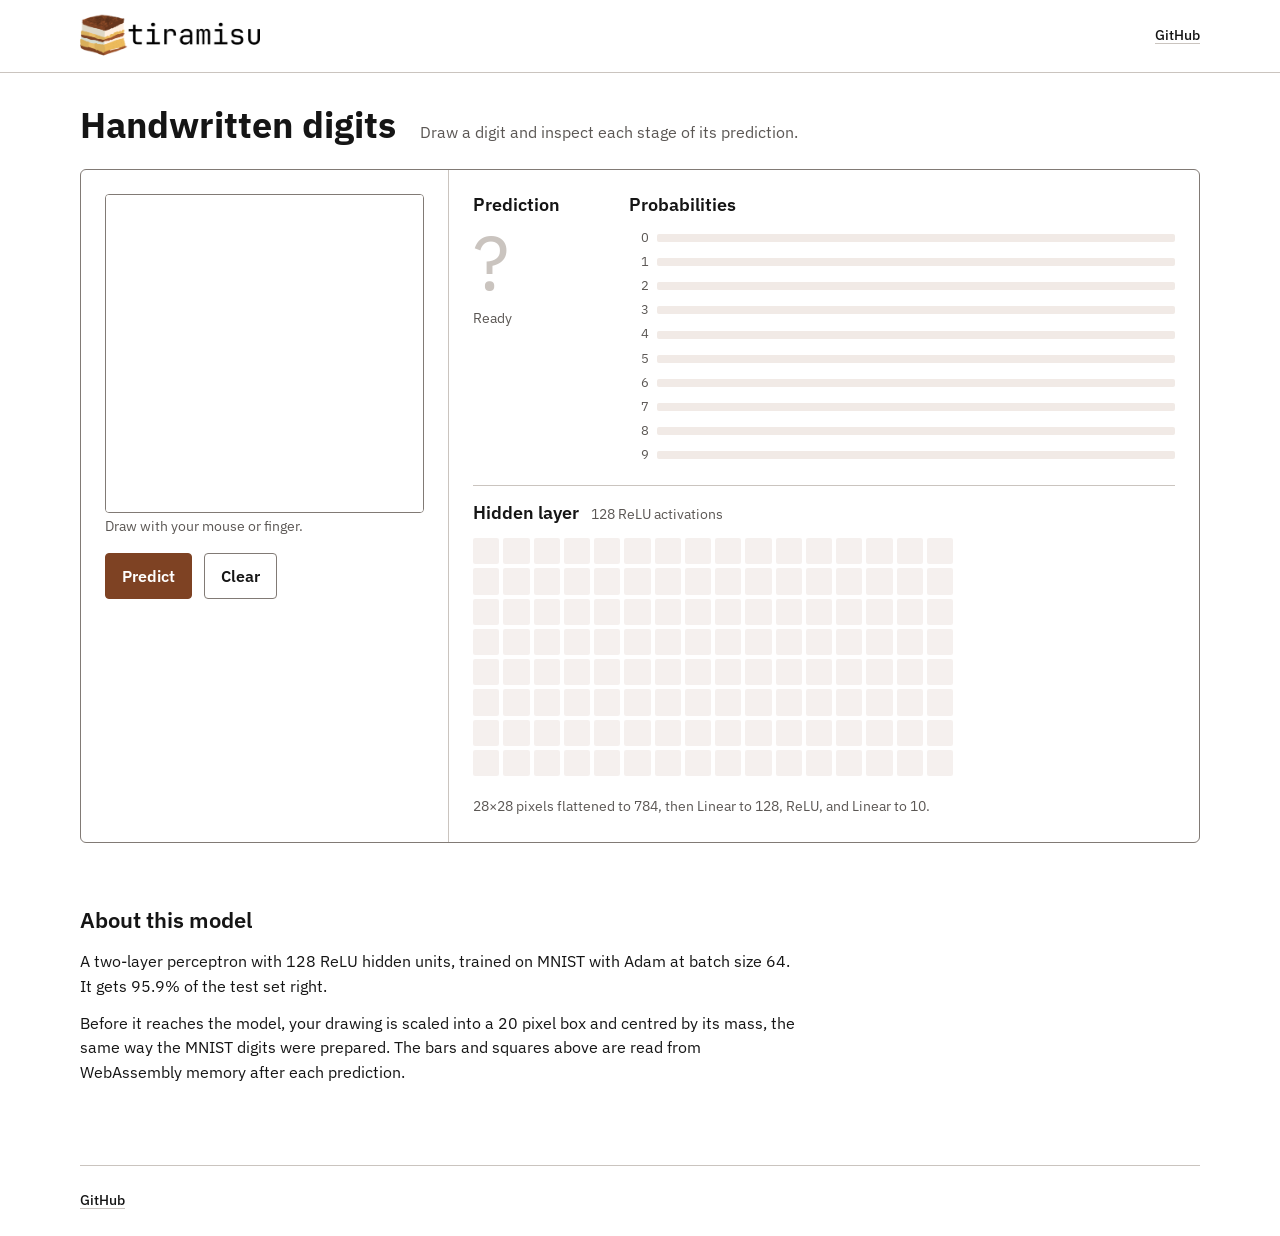
==== commit bfe92092: "fix mnist drawings to look like training data" ====
--- a/web/static/mnist/index.html
+++ b/web/static/mnist/index.html
@@ -68,13 +68,12 @@
     <section class="about-model" aria-labelledby="about-mnist">
       <h2 id="about-mnist">About this model</h2>
       <p>A two-layer perceptron with 128 ReLU hidden units, trained on MNIST with Adam at batch size 64. It gets 95.9% of the test set right.</p>
-      <p>The bars and squares above are read from WebAssembly memory after each prediction.</p>
+      <p>Before it reaches the model, your drawing is scaled into a 20 pixel box and centred by its mass, the same way the MNIST digits were prepared. The bars and squares above are read from WebAssembly memory after each prediction.</p>
     </section>
   </main>
 
   <footer class="site-footer shell">
     <a href="https://github.com/dnexdev/tiramisu">GitHub</a>
-    <a href="https://dnex.dev/llms1/">Read the write-up</a>
   </footer>
 
   <script type="module" src="mnist.js"></script>
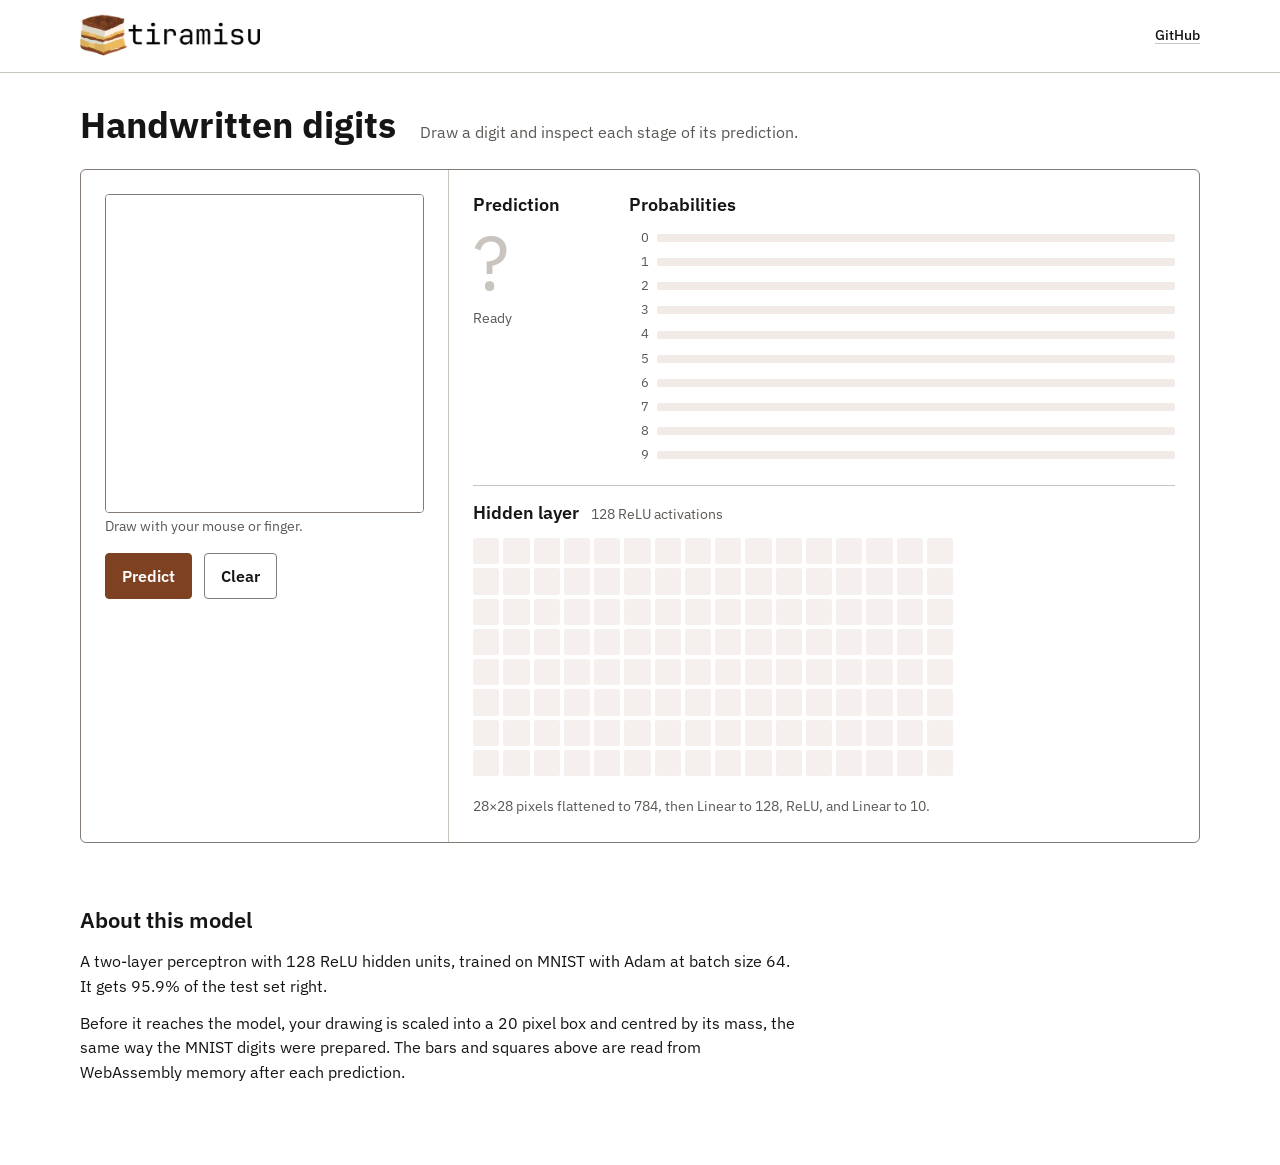
==== commit 6dc8d3d0: "remove footer" ====
--- a/web/static/mnist/index.html
+++ b/web/static/mnist/index.html
@@ -72,10 +72,6 @@
     </section>
   </main>
 
-  <footer class="site-footer shell">
-    <a href="https://github.com/dnexdev/tiramisu">GitHub</a>
-  </footer>
-
   <script type="module" src="mnist.js"></script>
 </body>
 </html>
--- a/web/static/style.css
+++ b/web/static/style.css
@@ -128,8 +128,7 @@
   height: auto;
 }
 
-.header-link,
-.site-footer a {
+.header-link {
   color: var(--color-ink);
   font-size: 14px;
   font-weight: 500;
@@ -138,14 +137,12 @@
   transition: color var(--motion-fast), text-decoration-color var(--motion-fast);
 }
 
-.header-link:hover,
-.site-footer a:hover {
+.header-link:hover {
   color: var(--color-cocoa);
   text-decoration-color: var(--color-cocoa);
 }
 
-.header-link:active,
-.site-footer a:active {
+.header-link:active {
   color: var(--color-cocoa-dark);
 }
 
@@ -172,14 +169,6 @@
   font-size: 22px;
   font-weight: 600;
   line-height: 1.2;
-}
-
-.site-footer {
-  display: flex;
-  align-items: center;
-  gap: var(--space-6);
-  padding-block: var(--space-6);
-  border-top: 1px solid var(--color-line);
 }
 
 .hub-main {
@@ -859,12 +848,6 @@
   .hidden-heading-row p {
     margin-top: var(--space-1);
   }
-
-  .site-footer {
-    align-items: flex-start;
-    flex-direction: column;
-    gap: var(--space-2);
-  }
 }
 
 @media (prefers-reduced-motion: reduce) {
